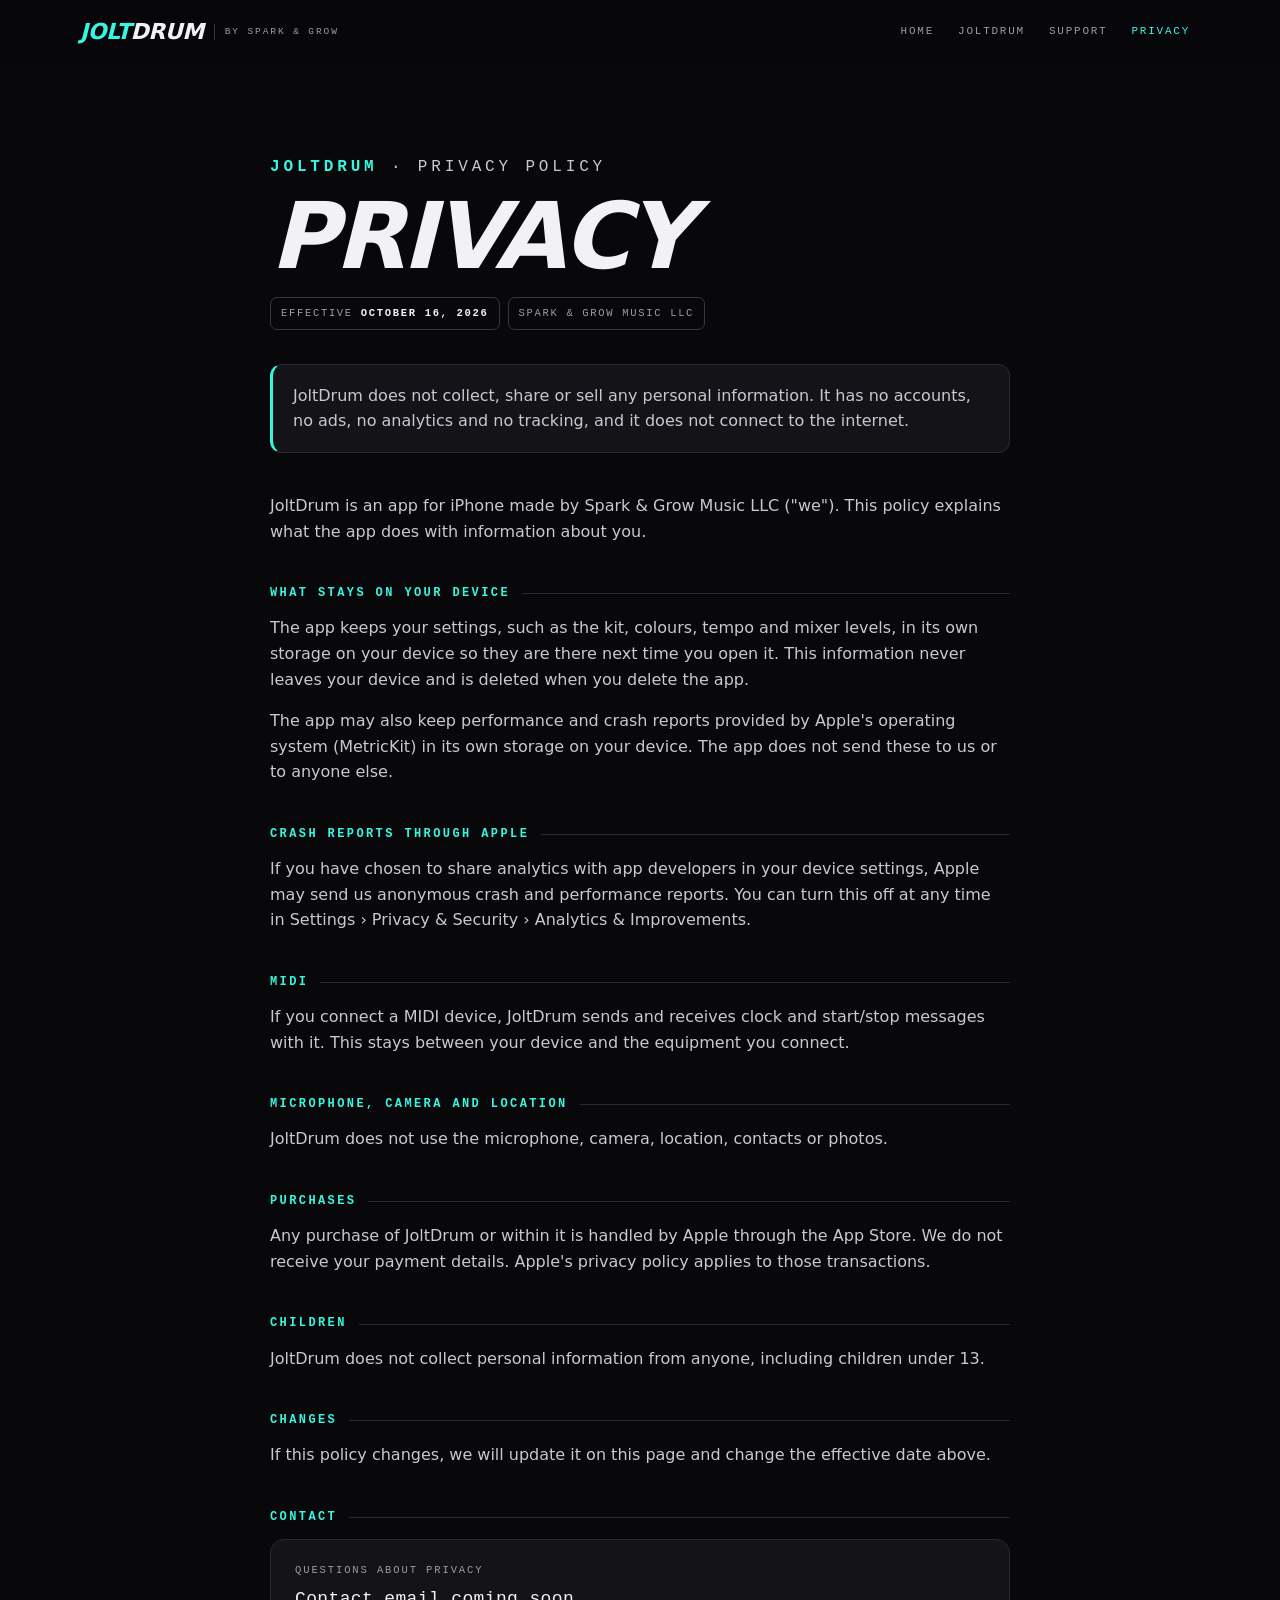
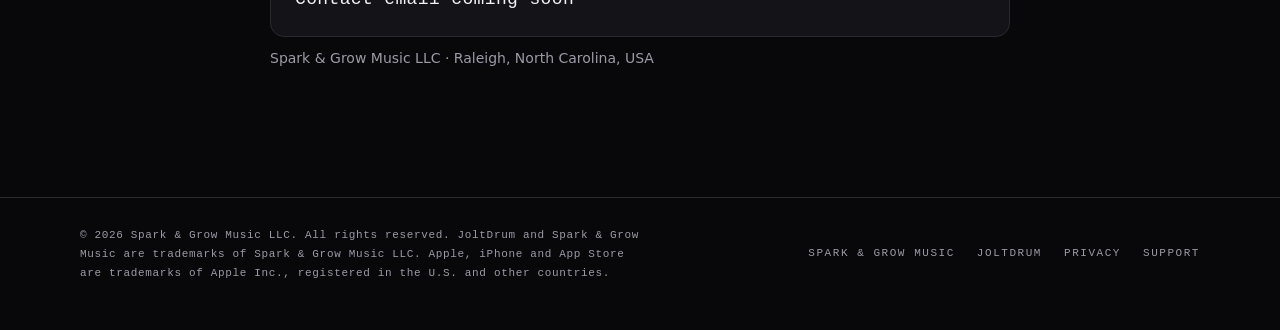
==== joltdrum/privacy/index.html @ 64a36bdd "Spark & Grow Music site" ====
<!doctype html>
<html lang="en">
<head>
<meta charset="utf-8">
<meta name="viewport" content="width=device-width, initial-scale=1, viewport-fit=cover">
<title>JoltDrum Privacy Policy · Spark &amp; Grow Music</title>
<meta name="description" content="JoltDrum does not collect, share or sell any personal information. No accounts, no ads, no analytics, no tracking, and no internet connection.">
<link rel="canonical" href="https://sparkandgrowmusic.com/joltdrum/privacy/">
<meta name="robots" content="noai, noimageai">
<meta name="theme-color" content="#08070A">
<meta name="color-scheme" content="dark">
<link rel="icon" type="image/png" sizes="32x32" href="/assets/icons/joltdrum-32.png">
<link rel="apple-touch-icon" href="/assets/icons/apple-touch-icon.png">
<meta property="og:type" content="website">
<meta property="og:site_name" content="Spark &amp; Grow Music">
<meta property="og:title" content="JoltDrum Privacy Policy">
<meta property="og:description" content="JoltDrum collects no data. No accounts, no ads, no analytics, no tracking.">
<meta property="og:url" content="https://sparkandgrowmusic.com/joltdrum/privacy/">
<meta property="og:image" content="https://sparkandgrowmusic.com/assets/og-joltdrum.jpg">
<meta name="twitter:card" content="summary_large_image">
<link rel="stylesheet" href="/assets/site.css">
<script>document.documentElement.classList.add('js')</script>
<script src="/assets/site.js" defer></script>
</head>
<body>
<a class="skip" href="#main">Skip to content</a>
<header class="top">
  <div class="wrap">
    <a class="brand" href="/joltdrum/" aria-label="JoltDrum home">
      <span class="word" aria-hidden="true"><span class="jolt">JOLT</span><span class="drum">DRUM</span></span>
      <span class="by">by Spark &amp; Grow</span>
    </a>
    <nav class="nav" aria-label="Main">
      <a href="/">Home</a>
      <a href="/joltdrum/">JoltDrum</a>
      <a href="/joltdrum/support/">Support</a>
      <a class="hide-s" href="/joltdrum/privacy/" aria-current="page">Privacy</a>
    </nav>
  </div>
</header>

<main id="main" class="doc">
  <p class="eyebrow"><b>JoltDrum</b> · Privacy policy</p>
  <h1>Privacy</h1>
  <div class="meta"><span>Effective <b>October 16, 2026</b></span><span>Spark &amp; Grow Music LLC</span></div>

  <div class="short">
    <p>JoltDrum does not collect, share or sell any personal information. It has no accounts, no ads, no analytics and no tracking, and it does not connect to the internet.</p>
  </div>

  <p>JoltDrum is an app for iPhone made by Spark &amp; Grow Music LLC ("we"). This policy explains what the app does with information about you.</p>

  <h2>What stays on your device</h2>
  <p>The app keeps your settings, such as the kit, colours, tempo and mixer levels, in its own storage on your device so they are there next time you open it. This information never leaves your device and is deleted when you delete the app.</p>
  <p>The app may also keep performance and crash reports provided by Apple's operating system (MetricKit) in its own storage on your device. The app does not send these to us or to anyone else.</p>

  <h2>Crash reports through Apple</h2>
  <p>If you have chosen to share analytics with app developers in your device settings, Apple may send us anonymous crash and performance reports. You can turn this off at any time in Settings › Privacy &amp; Security › Analytics &amp; Improvements.</p>

  <h2>MIDI</h2>
  <p>If you connect a MIDI device, JoltDrum sends and receives clock and start/stop messages with it. This stays between your device and the equipment you connect.</p>

  <h2>Microphone, camera and location</h2>
  <p>JoltDrum does not use the microphone, camera, location, contacts or photos.</p>

  <h2>Purchases</h2>
  <p>Any purchase of JoltDrum or within it is handled by Apple through the App Store. We do not receive your payment details. Apple's privacy policy applies to those transactions.</p>

  <h2>Children</h2>
  <p>JoltDrum does not collect personal information from anyone, including children under 13.</p>

  <h2>Changes</h2>
  <p>If this policy changes, we will update it on this page and change the effective date above.</p>

  <h2>Contact</h2>
  <div class="contact">
    <div>
      <div class="lbl">Questions about privacy</div>
      <span class="addr">Contact email coming soon</span>
    </div>
  </div>
  <p style="font-size:14px; color:var(--dim)">Spark &amp; Grow Music LLC · Raleigh, North Carolina, USA</p>
</main>

<footer class="foot">
  <div class="wrap">
    <p>© 2026 Spark &amp; Grow Music LLC. All rights reserved. JoltDrum and Spark &amp; Grow Music are trademarks of Spark &amp; Grow Music LLC. Apple, iPhone and App Store are trademarks of Apple Inc., registered in the U.S. and other countries.</p>
    <nav aria-label="Footer">
      <a href="/">Spark &amp; Grow Music</a>
      <a href="/joltdrum/">JoltDrum</a>
      <a href="/joltdrum/privacy/">Privacy</a>
      <a href="/joltdrum/support/">Support</a>
    </nav>
  </div>
</footer>
</body>
</html>
---- assets/site.css ----
:root{color-scheme: dark;--ground:#08070A;--panel:#141318;--key:#1B1A20;--line:#2A2930;--line2:#38363F;--kit:#38F5E0;--flux:#B58CFF;--path:#FFB020;--text:#F2F1F5;--body:#C9C8D1;--dim:#9C9BA6;--faint:#6E6D78;--kit-a:rgba(56,245,224,.14);--flux-a:rgba(181,140,255,.16);--path-a:rgba(255,176,32,.14);--display:-apple-system,"SF Pro Display",system-ui,"Segoe UI",Roboto,"Helvetica Neue",Arial,sans-serif;--sans:-apple-system,"SF Pro Text",system-ui,"Segoe UI",Roboto,"Helvetica Neue",Arial,sans-serif;--mono:ui-monospace,"SF Mono",SFMono-Regular,Menlo,Consolas,"Liberation Mono",monospace;--wrap:1200px;--gut:clamp(16px,4vw,40px);--r:14px}:root:not([data-theme="light"]),:root[data-theme="dark"]{color-scheme: dark}@media (prefers-color-scheme: dark){:root:not([data-theme="light"]){color-scheme: dark}}*,*::before,*::after{box-sizing:border-box}html{-webkit-text-size-adjust:100%;text-size-adjust:100%;scroll-behavior:smooth}@media (prefers-reduced-motion: reduce){html{scroll-behavior:auto}}body{margin:0;background:var(--ground);color:var(--body);font:16px/1.6 var(--sans);-webkit-font-smoothing:antialiased;-moz-osx-font-smoothing:grayscale;overflow-x:hidden;overflow-x:clip}img,svg,canvas{display:block;max-width:100%}a{color:var(--kit);text-decoration:none}a:hover{text-decoration:underline;text-underline-offset:3px;text-decoration-thickness:1px}p{margin:0 0 1em}b,strong{color:var(--text);font-weight:600}h1,h2,h3{margin:0;color:var(--text)}:focus{outline:none}:focus-visible{outline:2px solid var(--kit);outline-offset:3px;border-radius:6px}::selection{background:var(--kit);color:var(--ground)}.skip{position:absolute;left:12px;top:-60px;z-index:100;background:var(--kit);color:var(--ground);font:700 12px/1 var(--mono);letter-spacing:.12em;text-transform:uppercase;padding:12px 14px;border-radius:8px}.skip:focus{top:12px;text-decoration:none}.wrap{max-width:var(--wrap);margin:0 auto;padding:0 var(--gut)}.eyebrow,.cap{font-family:var(--mono);text-transform:uppercase}.eyebrow{font-size:11px;letter-spacing:.24em;color:var(--dim);font-weight:500}.eyebrow b{color:var(--kit);font-weight:600}.lead{font-size:clamp(17px,1.6vw,20px);line-height:1.55;color:var(--body);max-width:34em}.k{color:var(--kit)}.top{position:sticky;top:0;z-index:50;background:rgba(8,7,10,.72);-webkit-backdrop-filter:saturate(140%) blur(14px);backdrop-filter:saturate(140%) blur(14px);border-bottom:1px solid transparent;transition:border-color .2s}.top.scrolled{border-bottom-color:var(--line)}.top .wrap{display:flex;align-items:center;justify-content:space-between;gap:16px;height:64px}.brand{display:flex;align-items:center;gap:10px;color:var(--text);min-width:0}.brand:hover{text-decoration:none}.word{display:inline-flex;align-items:baseline;font-family:var(--display);font-style:italic;font-weight:900;letter-spacing:-.02em;line-height:1;white-space:nowrap}.word .jolt{color:var(--kit)}.word .drum{color:var(--text)}.brand .word{font-size:22px}.brand .by{font-family:var(--mono);font-size:9.5px;letter-spacing:.2em;color:var(--dim);text-transform:uppercase;padding-left:10px;border-left:1px solid var(--line2);white-space:nowrap}.nav{display:flex;align-items:center;gap:4px}.nav a{font-family:var(--mono);font-size:11px;letter-spacing:.16em;text-transform:uppercase;color:var(--dim);padding:9px 10px;border-radius:8px;white-space:nowrap}.nav a:hover{color:var(--text);text-decoration:none;background:var(--key)}.nav a[aria-current="page"]{color:var(--kit)}.nav .soon{color:var(--ground);background:var(--kit);font-weight:700;margin-left:6px}.nav .soon:hover{background:var(--kit);color:var(--ground);filter:brightness(1.08)}@media (max-width:760px){.nav .hide-s{display:none}.brand .by{display:none}}@media (max-width:400px){.nav a{padding:9px 7px;letter-spacing:.1em}.nav .soon{margin-left:2px}}.sg{display:inline-flex;align-items:center;gap:10px;color:var(--text);white-space:nowrap}.sg svg{width:30px;height:30px;flex:0 0 auto}.sg .name{font-family:var(--display);font-style:italic;font-weight:900;font-size:19px;letter-spacing:-.015em;line-height:1}.sg .name i{font-style:italic;color:var(--path)}.sg .name em{font-style:italic;color:var(--kit)}.sg .name small{font-family:var(--mono);font-style:normal;font-weight:500;font-size:9.5px;letter-spacing:.24em;color:var(--dim);margin-left:8px}@media (max-width:420px){.sg .name small{display:none}}.btns{display:flex;flex-wrap:wrap;gap:12px;align-items:center}.btn{display:inline-flex;align-items:center;gap:10px;height:50px;padding:0 20px;border-radius:12px;font-family:var(--mono);font-size:12px;font-weight:700;letter-spacing:.16em;text-transform:uppercase;border:1px solid var(--line2);background:var(--key);color:var(--text);cursor:pointer;white-space:nowrap}.btn:hover{text-decoration:none;border-color:var(--dim)}.btn svg{width:18px;height:18px}.btn.primary{background:var(--kit);border-color:var(--kit);color:var(--ground)}.btn.primary:hover{filter:brightness(1.07)}@keyframes breathe{50%{opacity:.45;box-shadow:0 0 0 7px rgba(255,176,32,.05)}}.phone{position:relative;padding:9px;border-radius:58px;background:#000;border:1px solid #2f2e36;box-shadow:0 0 0 1px #000,inset 0 0 0 1px #1c1b21,0 50px 120px -30px rgba(56,245,224,.28),0 30px 80px -20px rgba(0,0,0,.9)}.phone img{border-radius:49px;width:100%;height:auto;background:var(--panel)}.phone::before{content:"";position:absolute;right:-3px;top:22%;width:3px;height:64px;border-radius:0 2px 2px 0;background:#26252c}.phone::after{content:"";position:absolute;left:-3px;top:18%;width:3px;height:34px;border-radius:2px 0 0 2px;background:#26252c;box-shadow:0 52px 0 #26252c,0 104px 0 #26252c}@media (max-width:520px){.phone{border-radius:46px;padding:7px}.phone img{border-radius:39px}}.frame{background:var(--panel);border:1px solid var(--line);border-radius:var(--r);overflow:hidden}section{position:relative}.sec{padding:clamp(72px,10vw,140px) 0 0}.banner{display:flex;align-items:center;gap:12px;margin-bottom:22px}.banner .idx{font-family:var(--mono);font-size:11px;letter-spacing:.2em;color:var(--kit);border:1px solid var(--line2);border-radius:6px;padding:5px 7px;line-height:1}.banner .cap{font-family:var(--mono);font-size:11px;letter-spacing:.2em;color:var(--dim);text-transform:uppercase}.banner .rule{flex:1;height:1px;background:linear-gradient(90deg,var(--line2),transparent)}.h2{font-family:var(--display);font-style:italic;font-weight:900;text-transform:uppercase;letter-spacing:-.03em;line-height:.92;font-size:clamp(40px,6.4vw,84px);color:var(--text);margin:0 0 22px}.h2 .k{color:var(--kit)}.foot{margin-top:clamp(80px,10vw,140px);border-top:1px solid var(--line);padding:28px 0 48px}.foot .wrap{display:flex;flex-wrap:wrap;gap:16px 28px;align-items:center;justify-content:space-between}.foot p{margin:0;font-family:var(--mono);font-size:11px;letter-spacing:.14em;text-transform:uppercase;color:var(--dim)}.foot nav{display:flex;flex-wrap:wrap;gap:6px 22px}.foot nav a{font-family:var(--mono);font-size:11px;letter-spacing:.14em;text-transform:uppercase;color:var(--dim)}.foot nav a:hover{color:var(--kit)}.hero{position:relative;overflow:hidden;isolation:isolate}.hero .sky{position:absolute;inset:0;z-index:-2;background: radial-gradient(60% 50% at 78% 30%,rgba(56,245,224,.10),transparent 70%),radial-gradient(50% 60% at 95% 95%,rgba(181,140,255,.10),transparent 70%),radial-gradient(40% 40% at 10% 100%,rgba(255,176,32,.05),transparent 70%)}.hero .tree{position:absolute;top:0;bottom:0;left:44%;width:56%;height:100%;z-index:-1;opacity:.9;-webkit-mask-image:linear-gradient(90deg,transparent 0%,#000 30%,#000 85%,rgba(0,0,0,.4));mask-image:linear-gradient(90deg,transparent 0%,#000 30%,#000 85%,rgba(0,0,0,.4))}.hero .grid{display:grid;grid-template-columns:minmax(0,1fr) minmax(0,380px);gap:clamp(32px,6vw,96px);align-items:center;padding-top:clamp(40px,7vw,96px);padding-bottom:clamp(56px,7vw,110px)}.hero h1{font-family:var(--display);font-style:italic;font-weight:900;letter-spacing:-.045em;line-height:.8;text-transform:uppercase;font-size:clamp(84px,14.5vw,206px);margin:18px 0 0 -.04em}.hero h1 span{display:block}.hero h1 .jolt{color:var(--kit);text-shadow:0 0 60px rgba(56,245,224,.25)}.hero .tag{display:flex;align-items:center;gap:14px;margin:26px 0 26px;font-family:var(--mono);text-transform:uppercase;font-size:clamp(12px,1.3vw,15px);letter-spacing:.42em;color:var(--text)}.hero .tag::before{content:"";width:34px;height:2px;background:var(--path);flex:0 0 auto}.hero .lead{margin-bottom:34px}.hero .phone{width:min(100%,380px);justify-self:end}@media (max-width:900px){.hero .grid{grid-template-columns:minmax(0,1fr)}.hero .phone{justify-self:center;width:min(86%,340px);margin-top:8px}.hero .tree{left:0;width:100%;top:auto;bottom:0;height:62%;opacity:.75;-webkit-mask-image:linear-gradient(180deg,transparent,#000 30%,#000 70%,transparent);mask-image:linear-gradient(180deg,transparent,#000 30%,#000 70%,transparent)}}video.tree{display:block;object-fit:cover;mix-blend-mode:screen;pointer-events:none}.hero,.co-hero,.lost{background:var(--ground)}.fshot{display:block;width:100%;height:auto}figure.frame{margin:0}.fxwrap{display:grid;grid-template-columns:repeat(2,minmax(0,1fr));gap:clamp(16px,2.4vw,28px);align-items:start}@media (max-width:860px){.fxwrap{grid-template-columns:minmax(0,1fr)}}.cards{display:grid;grid-template-columns:repeat(3,minmax(0,1fr));gap:clamp(12px,1.8vw,20px)}@media (max-width:980px){.cards{grid-template-columns:repeat(2,minmax(0,1fr))}}.cards>.fc:nth-child(5):last-child{grid-column:span 2}@media (max-width:620px){.cards{grid-template-columns:minmax(0,1fr)}.cards>.fc:nth-child(5):last-child{grid-column:auto}}.fc{background:var(--panel);border:1px solid var(--line);border-radius:var(--r);padding:22px 22px 20px;display:flex;flex-direction:column;gap:12px}.fc .ic{width:40px;height:40px;border-radius:10px;display:grid;place-items:center;background:var(--key);border:1px solid var(--line2);color:var(--kit)}.fc .ic svg{width:20px;height:20px;fill:none;stroke:currentColor;stroke-width:1.7;stroke-linecap:round;stroke-linejoin:round}.fc h3{font-family:var(--display);font-style:italic;font-weight:900;font-size:24px;letter-spacing:-.02em;line-height:1.05;text-transform:uppercase}.fc p{margin:0;font-size:15px;color:var(--body)}.band{position:relative;overflow:hidden;border:1px solid var(--line);border-radius:24px;padding:clamp(32px,6vw,72px);isolation:isolate;background:radial-gradient(80% 120% at 100% 0%,rgba(56,245,224,.12),transparent 60%),radial-gradient(60% 100% at 0% 100%,rgba(181,140,255,.10),transparent 60%),var(--panel)}.band .h2{font-size:clamp(36px,5.6vw,76px);max-width:12em}.band p{max-width:36em}.band .facts{display:flex;flex-wrap:wrap;gap:8px;margin:6px 0 30px}.band .facts span{font-family:var(--mono);font-size:11px;letter-spacing:.16em;text-transform:uppercase;color:var(--text);border:1px solid var(--line2);border-radius:8px;padding:8px 11px;background:rgba(8,7,10,.4)}.js .rv{opacity:0;transform:translateY(18px);transition:opacity .7s ease,transform .7s cubic-bezier(.2,.7,.2,1)}.js .rv.in{opacity:1;transform:none}@media (prefers-reduced-motion: reduce){.js .rv{opacity:1;transform:none;transition:none}}.co-hero{position:relative;overflow:hidden;isolation:isolate;min-height:min(88vh,860px);display:flex;align-items:center}.co-hero .tree{position:absolute;top:0;left:46%;width:54%;height:100%;z-index:-1;-webkit-mask-image:linear-gradient(90deg,transparent,#000 35%,#000 85%,rgba(0,0,0,.5));mask-image:linear-gradient(90deg,transparent,#000 35%,#000 85%,rgba(0,0,0,.5))}@media (max-width:900px){.co-hero .tree{left:0;width:100%;top:auto;bottom:0;height:46%;opacity:.6;-webkit-mask-image:linear-gradient(180deg,transparent,#000 40%,#000 75%,transparent);mask-image:linear-gradient(180deg,transparent,#000 40%,#000 75%,transparent)}.co-hero .wrap{padding-bottom:42vh}}.co-hero .sky{position:absolute;inset:0;z-index:-2;background: radial-gradient(45% 55% at 18% 70%,rgba(255,176,32,.09),transparent 70%),radial-gradient(55% 55% at 85% 30%,rgba(56,245,224,.09),transparent 70%)}.co-hero .wrap{width:100%;padding-top:40px;padding-bottom:80px}.co-hero h1{font-family:var(--display);font-style:italic;font-weight:900;text-transform:uppercase;letter-spacing:-.045em;line-height:.82;font-size:clamp(76px,13vw,190px);margin:22px 0 30px -.04em}.co-hero h1 span{display:block}.co-hero h1 .s{color:var(--path)}.co-hero h1 .g{color:var(--kit)}.co-hero h1 .amp{font-style:italic;color:var(--text)}.co-hero h1 .m{display:block;font-family:var(--mono);font-style:normal;font-weight:500;font-size:clamp(13px,1.4vw,16px);letter-spacing:.6em;color:var(--text);margin:22px 0 0 .3em}.co-hero .lead{max-width:30em}.feature{display:grid;grid-template-columns:minmax(0,6fr) minmax(0,5fr);gap:0;overflow:hidden;border:1px solid var(--line);border-radius:28px;isolation:isolate;position:relative;background:radial-gradient(70% 90% at 85% 15%,rgba(56,245,224,.14),transparent 60%),radial-gradient(60% 80% at 60% 100%,rgba(181,140,255,.10),transparent 60%),var(--panel)}.feature .txt{padding:clamp(28px,5vw,64px)}.feature .word{font-size:clamp(54px,8vw,104px);letter-spacing:-.04em;flex-direction:column;align-items:flex-start;line-height:.84;display:flex}.feature .tag{margin:20px 0 22px;font-family:var(--mono);font-size:12.5px;letter-spacing:.36em;text-transform:uppercase;color:var(--text)}.feature ul{list-style:none;padding:0;margin:0 0 30px;border-top:1px solid var(--line)}.feature li{padding:11px 0;border-bottom:1px solid var(--line);display:grid;grid-template-columns:150px 1fr;gap:14px;font-size:15px}.feature li b{font-family:var(--mono);font-size:11px;letter-spacing:.14em;text-transform:uppercase;padding-top:3px}@media (max-width:480px){.feature li{grid-template-columns:1fr;gap:2px}}.feature .vis{position:relative;min-height:420px}.feature .vis .phone{position:absolute;width:min(78%,340px);left:50%;top:clamp(40px,6vw,72px);transform:translateX(-50%)}@media (max-width:900px){.feature{grid-template-columns:minmax(0,1fr)}.feature .vis{min-height:0;height:clamp(340px,90vw,520px);overflow:hidden}.feature .vis .phone{top:10px;width:min(72%,320px)}}.make{display:grid;grid-template-columns:repeat(2,minmax(0,1fr));gap:clamp(12px,2vw,24px)}@media (max-width:760px){.make{grid-template-columns:minmax(0,1fr)}}.make .fc h3{font-size:30px}.make .fc .st{font-family:var(--mono);font-size:10.5px;letter-spacing:.18em;text-transform:uppercase;color:var(--dim)}.make .fc .st b{color:var(--kit);font-weight:600}.make .fc.learn .st b{color:var(--path)}.make .fc.learn .ic{color:var(--path)}.doc{max-width:820px;margin:0 auto;padding:clamp(40px,7vw,90px) var(--gut) 0}.doc h1{font-family:var(--display);font-style:italic;font-weight:900;text-transform:uppercase;letter-spacing:-.035em;line-height:.9;font-size:clamp(48px,8vw,92px);margin:16px 0 18px}.doc .meta{display:flex;flex-wrap:wrap;gap:8px;margin:0 0 34px}.doc .meta span{font-family:var(--mono);font-size:10.5px;letter-spacing:.16em;text-transform:uppercase;color:var(--dim);border:1px solid var(--line2);border-radius:7px;padding:7px 10px}.doc .meta span b{color:var(--text);font-weight:600}.doc .short{background:var(--panel);border:1px solid var(--line);border-left:3px solid var(--kit);border-radius:12px;padding:18px 20px;margin:0 0 40px;font-size:17px;color:var(--text)}.doc .short p:last-child{margin:0}.doc h2{font-family:var(--mono);font-size:12px;font-weight:600;letter-spacing:.2em;text-transform:uppercase;color:var(--kit);margin:40px 0 12px;display:flex;align-items:center;gap:12px}.doc h2::after{content:"";flex:1;height:1px;background:var(--line)}.doc p,.doc li{font-size:16px;color:var(--body)}.doc ul{padding-left:1.2em;margin:0 0 1em}.doc li{margin:0 0 .4em}.contact{display:grid;grid-template-columns:minmax(0,1fr) auto;gap:18px;align-items:center;background:var(--panel);border:1px solid var(--line);border-radius:var(--r);padding:22px 24px;margin:0 0 10px}.contact .addr{font-family:var(--mono);font-size:clamp(14px,2.2vw,18px);color:var(--text);letter-spacing:.02em;word-break:break-all}.contact .lbl{font-family:var(--mono);font-size:10.5px;letter-spacing:.18em;color:var(--dim);text-transform:uppercase;margin-bottom:6px}@media (max-width:560px){.contact{grid-template-columns:minmax(0,1fr)}}.faq{border-top:1px solid var(--line)}.faq .q{border-bottom:1px solid var(--line)}.faq h3{margin:0;padding:18px 2px 8px;font:600 17px/1.4 var(--sans);color:var(--text)}.faq .a{padding:0 2px 18px;max-width:44em}.faq .a p:last-child{margin:0}.lost{position:relative;min-height:calc(100vh - 64px);display:flex;align-items:center;overflow:hidden;isolation:isolate}.lost .wrap{width:100%}.lost .tree{position:absolute;top:0;left:50%;width:50%;height:100%;z-index:-1;opacity:.8;-webkit-mask-image:linear-gradient(90deg,transparent,#000 40%);mask-image:linear-gradient(90deg,transparent,#000 40%)}@media (max-width:760px){.lost .tree{left:0;width:100%;top:auto;bottom:0;height:40%;opacity:.5}.lost{align-items:flex-start;padding-top:40px}}.lost .big{font-family:var(--display);font-style:italic;font-weight:900;letter-spacing:-.05em;line-height:.8;font-size:clamp(120px,24vw,300px);color:var(--text);margin:18px 0 22px -.04em}.lost .big span{color:var(--path)}.foot p{max-width:52em;line-height:1.7;letter-spacing:.06em;text-transform:none}.cards.four{grid-template-columns:repeat(4,minmax(0,1fr))}@media (max-width:1100px){.cards.four{grid-template-columns:repeat(2,minmax(0,1fr))}}@media (max-width:620px){.cards.four{grid-template-columns:minmax(0,1fr)}}
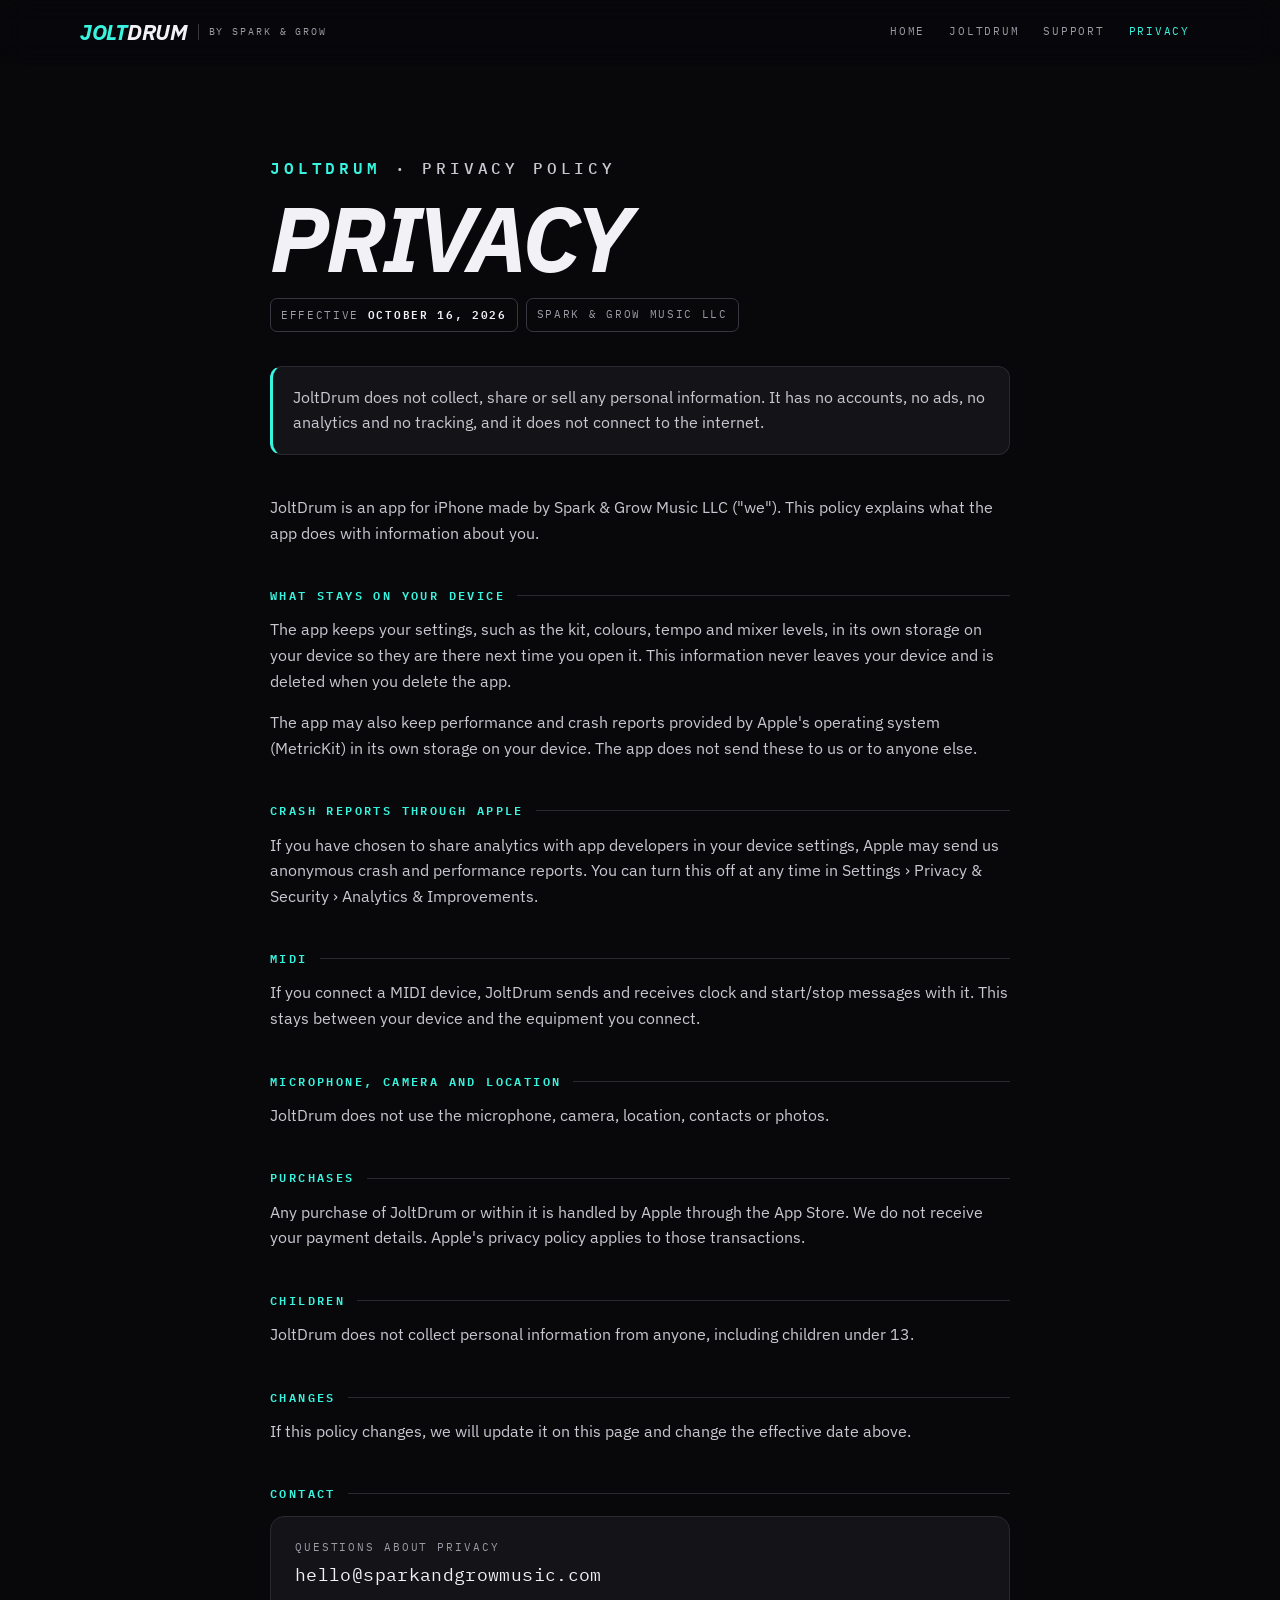
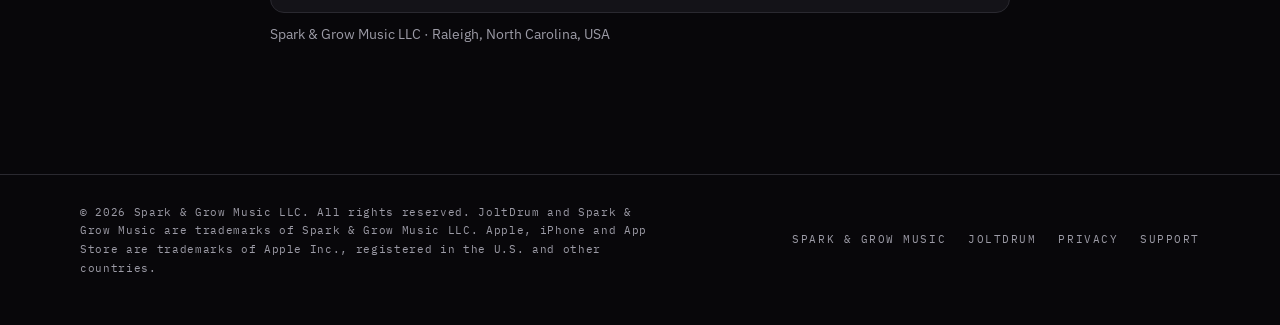
==== commit a4612dbe: "Contact: hello@sparkandgrowmusic.com on the support and privacy pages" ====
--- a/joltdrum/privacy/index.html
+++ b/joltdrum/privacy/index.html
@@ -76,7 +76,7 @@
   <div class="contact">
     <div>
       <div class="lbl">Questions about privacy</div>
-      <span class="addr">Contact email coming soon</span>
+      <span class="addr">hello@sparkandgrowmusic.com</span>
     </div>
   </div>
   <p style="font-size:14px; color:var(--dim)">Spark &amp; Grow Music LLC · Raleigh, North Carolina, USA</p>
--- a/assets/site.css
+++ b/assets/site.css
@@ -1 +1,2 @@
-:root{color-scheme: dark;--ground:#08070A;--panel:#141318;--key:#1B1A20;--line:#2A2930;--line2:#38363F;--kit:#38F5E0;--flux:#B58CFF;--path:#FFB020;--text:#F2F1F5;--body:#C9C8D1;--dim:#9C9BA6;--faint:#6E6D78;--kit-a:rgba(56,245,224,.14);--flux-a:rgba(181,140,255,.16);--path-a:rgba(255,176,32,.14);--display:-apple-system,"SF Pro Display",system-ui,"Segoe UI",Roboto,"Helvetica Neue",Arial,sans-serif;--sans:-apple-system,"SF Pro Text",system-ui,"Segoe UI",Roboto,"Helvetica Neue",Arial,sans-serif;--mono:ui-monospace,"SF Mono",SFMono-Regular,Menlo,Consolas,"Liberation Mono",monospace;--wrap:1200px;--gut:clamp(16px,4vw,40px);--r:14px}:root:not([data-theme="light"]),:root[data-theme="dark"]{color-scheme: dark}@media (prefers-color-scheme: dark){:root:not([data-theme="light"]){color-scheme: dark}}*,*::before,*::after{box-sizing:border-box}html{-webkit-text-size-adjust:100%;text-size-adjust:100%;scroll-behavior:smooth}@media (prefers-reduced-motion: reduce){html{scroll-behavior:auto}}body{margin:0;background:var(--ground);color:var(--body);font:16px/1.6 var(--sans);-webkit-font-smoothing:antialiased;-moz-osx-font-smoothing:grayscale;overflow-x:hidden;overflow-x:clip}img,svg,canvas{display:block;max-width:100%}a{color:var(--kit);text-decoration:none}a:hover{text-decoration:underline;text-underline-offset:3px;text-decoration-thickness:1px}p{margin:0 0 1em}b,strong{color:var(--text);font-weight:600}h1,h2,h3{margin:0;color:var(--text)}:focus{outline:none}:focus-visible{outline:2px solid var(--kit);outline-offset:3px;border-radius:6px}::selection{background:var(--kit);color:var(--ground)}.skip{position:absolute;left:12px;top:-60px;z-index:100;background:var(--kit);color:var(--ground);font:700 12px/1 var(--mono);letter-spacing:.12em;text-transform:uppercase;padding:12px 14px;border-radius:8px}.skip:focus{top:12px;text-decoration:none}.wrap{max-width:var(--wrap);margin:0 auto;padding:0 var(--gut)}.eyebrow,.cap{font-family:var(--mono);text-transform:uppercase}.eyebrow{font-size:11px;letter-spacing:.24em;color:var(--dim);font-weight:500}.eyebrow b{color:var(--kit);font-weight:600}.lead{font-size:clamp(17px,1.6vw,20px);line-height:1.55;color:var(--body);max-width:34em}.k{color:var(--kit)}.top{position:sticky;top:0;z-index:50;background:rgba(8,7,10,.72);-webkit-backdrop-filter:saturate(140%) blur(14px);backdrop-filter:saturate(140%) blur(14px);border-bottom:1px solid transparent;transition:border-color .2s}.top.scrolled{border-bottom-color:var(--line)}.top .wrap{display:flex;align-items:center;justify-content:space-between;gap:16px;height:64px}.brand{display:flex;align-items:center;gap:10px;color:var(--text);min-width:0}.brand:hover{text-decoration:none}.word{display:inline-flex;align-items:baseline;font-family:var(--display);font-style:italic;font-weight:900;letter-spacing:-.02em;line-height:1;white-space:nowrap}.word .jolt{color:var(--kit)}.word .drum{color:var(--text)}.brand .word{font-size:22px}.brand .by{font-family:var(--mono);font-size:9.5px;letter-spacing:.2em;color:var(--dim);text-transform:uppercase;padding-left:10px;border-left:1px solid var(--line2);white-space:nowrap}.nav{display:flex;align-items:center;gap:4px}.nav a{font-family:var(--mono);font-size:11px;letter-spacing:.16em;text-transform:uppercase;color:var(--dim);padding:9px 10px;border-radius:8px;white-space:nowrap}.nav a:hover{color:var(--text);text-decoration:none;background:var(--key)}.nav a[aria-current="page"]{color:var(--kit)}.nav .soon{color:var(--ground);background:var(--kit);font-weight:700;margin-left:6px}.nav .soon:hover{background:var(--kit);color:var(--ground);filter:brightness(1.08)}@media (max-width:760px){.nav .hide-s{display:none}.brand .by{display:none}}@media (max-width:400px){.nav a{padding:9px 7px;letter-spacing:.1em}.nav .soon{margin-left:2px}}.sg{display:inline-flex;align-items:center;gap:10px;color:var(--text);white-space:nowrap}.sg svg{width:30px;height:30px;flex:0 0 auto}.sg .name{font-family:var(--display);font-style:italic;font-weight:900;font-size:19px;letter-spacing:-.015em;line-height:1}.sg .name i{font-style:italic;color:var(--path)}.sg .name em{font-style:italic;color:var(--kit)}.sg .name small{font-family:var(--mono);font-style:normal;font-weight:500;font-size:9.5px;letter-spacing:.24em;color:var(--dim);margin-left:8px}@media (max-width:420px){.sg .name small{display:none}}.btns{display:flex;flex-wrap:wrap;gap:12px;align-items:center}.btn{display:inline-flex;align-items:center;gap:10px;height:50px;padding:0 20px;border-radius:12px;font-family:var(--mono);font-size:12px;font-weight:700;letter-spacing:.16em;text-transform:uppercase;border:1px solid var(--line2);background:var(--key);color:var(--text);cursor:pointer;white-space:nowrap}.btn:hover{text-decoration:none;border-color:var(--dim)}.btn svg{width:18px;height:18px}.btn.primary{background:var(--kit);border-color:var(--kit);color:var(--ground)}.btn.primary:hover{filter:brightness(1.07)}@keyframes breathe{50%{opacity:.45;box-shadow:0 0 0 7px rgba(255,176,32,.05)}}.phone{position:relative;padding:9px;border-radius:58px;background:#000;border:1px solid #2f2e36;box-shadow:0 0 0 1px #000,inset 0 0 0 1px #1c1b21,0 50px 120px -30px rgba(56,245,224,.28),0 30px 80px -20px rgba(0,0,0,.9)}.phone img{border-radius:49px;width:100%;height:auto;background:var(--panel)}.phone::before{content:"";position:absolute;right:-3px;top:22%;width:3px;height:64px;border-radius:0 2px 2px 0;background:#26252c}.phone::after{content:"";position:absolute;left:-3px;top:18%;width:3px;height:34px;border-radius:2px 0 0 2px;background:#26252c;box-shadow:0 52px 0 #26252c,0 104px 0 #26252c}@media (max-width:520px){.phone{border-radius:46px;padding:7px}.phone img{border-radius:39px}}.frame{background:var(--panel);border:1px solid var(--line);border-radius:var(--r);overflow:hidden}section{position:relative}.sec{padding:clamp(72px,10vw,140px) 0 0}.banner{display:flex;align-items:center;gap:12px;margin-bottom:22px}.banner .idx{font-family:var(--mono);font-size:11px;letter-spacing:.2em;color:var(--kit);border:1px solid var(--line2);border-radius:6px;padding:5px 7px;line-height:1}.banner .cap{font-family:var(--mono);font-size:11px;letter-spacing:.2em;color:var(--dim);text-transform:uppercase}.banner .rule{flex:1;height:1px;background:linear-gradient(90deg,var(--line2),transparent)}.h2{font-family:var(--display);font-style:italic;font-weight:900;text-transform:uppercase;letter-spacing:-.03em;line-height:.92;font-size:clamp(40px,6.4vw,84px);color:var(--text);margin:0 0 22px}.h2 .k{color:var(--kit)}.foot{margin-top:clamp(80px,10vw,140px);border-top:1px solid var(--line);padding:28px 0 48px}.foot .wrap{display:flex;flex-wrap:wrap;gap:16px 28px;align-items:center;justify-content:space-between}.foot p{margin:0;font-family:var(--mono);font-size:11px;letter-spacing:.14em;text-transform:uppercase;color:var(--dim)}.foot nav{display:flex;flex-wrap:wrap;gap:6px 22px}.foot nav a{font-family:var(--mono);font-size:11px;letter-spacing:.14em;text-transform:uppercase;color:var(--dim)}.foot nav a:hover{color:var(--kit)}.hero{position:relative;overflow:hidden;isolation:isolate}.hero .sky{position:absolute;inset:0;z-index:-2;background: radial-gradient(60% 50% at 78% 30%,rgba(56,245,224,.10),transparent 70%),radial-gradient(50% 60% at 95% 95%,rgba(181,140,255,.10),transparent 70%),radial-gradient(40% 40% at 10% 100%,rgba(255,176,32,.05),transparent 70%)}.hero .tree{position:absolute;top:0;bottom:0;left:44%;width:56%;height:100%;z-index:-1;opacity:.9;-webkit-mask-image:linear-gradient(90deg,transparent 0%,#000 30%,#000 85%,rgba(0,0,0,.4));mask-image:linear-gradient(90deg,transparent 0%,#000 30%,#000 85%,rgba(0,0,0,.4))}.hero .grid{display:grid;grid-template-columns:minmax(0,1fr) minmax(0,380px);gap:clamp(32px,6vw,96px);align-items:center;padding-top:clamp(40px,7vw,96px);padding-bottom:clamp(56px,7vw,110px)}.hero h1{font-family:var(--display);font-style:italic;font-weight:900;letter-spacing:-.045em;line-height:.8;text-transform:uppercase;font-size:clamp(84px,14.5vw,206px);margin:18px 0 0 -.04em}.hero h1 span{display:block}.hero h1 .jolt{color:var(--kit);text-shadow:0 0 60px rgba(56,245,224,.25)}.hero .tag{display:flex;align-items:center;gap:14px;margin:26px 0 26px;font-family:var(--mono);text-transform:uppercase;font-size:clamp(12px,1.3vw,15px);letter-spacing:.42em;color:var(--text)}.hero .tag::before{content:"";width:34px;height:2px;background:var(--path);flex:0 0 auto}.hero .lead{margin-bottom:34px}.hero .phone{width:min(100%,380px);justify-self:end}@media (max-width:900px){.hero .grid{grid-template-columns:minmax(0,1fr)}.hero .phone{justify-self:center;width:min(86%,340px);margin-top:8px}.hero .tree{left:0;width:100%;top:auto;bottom:0;height:62%;opacity:.75;-webkit-mask-image:linear-gradient(180deg,transparent,#000 30%,#000 70%,transparent);mask-image:linear-gradient(180deg,transparent,#000 30%,#000 70%,transparent)}}video.tree{display:block;object-fit:cover;mix-blend-mode:screen;pointer-events:none}.hero,.co-hero,.lost{background:var(--ground)}.fshot{display:block;width:100%;height:auto}figure.frame{margin:0}.fxwrap{display:grid;grid-template-columns:repeat(2,minmax(0,1fr));gap:clamp(16px,2.4vw,28px);align-items:start}@media (max-width:860px){.fxwrap{grid-template-columns:minmax(0,1fr)}}.cards{display:grid;grid-template-columns:repeat(3,minmax(0,1fr));gap:clamp(12px,1.8vw,20px)}@media (max-width:980px){.cards{grid-template-columns:repeat(2,minmax(0,1fr))}}.cards>.fc:nth-child(5):last-child{grid-column:span 2}@media (max-width:620px){.cards{grid-template-columns:minmax(0,1fr)}.cards>.fc:nth-child(5):last-child{grid-column:auto}}.fc{background:var(--panel);border:1px solid var(--line);border-radius:var(--r);padding:22px 22px 20px;display:flex;flex-direction:column;gap:12px}.fc .ic{width:40px;height:40px;border-radius:10px;display:grid;place-items:center;background:var(--key);border:1px solid var(--line2);color:var(--kit)}.fc .ic svg{width:20px;height:20px;fill:none;stroke:currentColor;stroke-width:1.7;stroke-linecap:round;stroke-linejoin:round}.fc h3{font-family:var(--display);font-style:italic;font-weight:900;font-size:24px;letter-spacing:-.02em;line-height:1.05;text-transform:uppercase}.fc p{margin:0;font-size:15px;color:var(--body)}.band{position:relative;overflow:hidden;border:1px solid var(--line);border-radius:24px;padding:clamp(32px,6vw,72px);isolation:isolate;background:radial-gradient(80% 120% at 100% 0%,rgba(56,245,224,.12),transparent 60%),radial-gradient(60% 100% at 0% 100%,rgba(181,140,255,.10),transparent 60%),var(--panel)}.band .h2{font-size:clamp(36px,5.6vw,76px);max-width:12em}.band p{max-width:36em}.band .facts{display:flex;flex-wrap:wrap;gap:8px;margin:6px 0 30px}.band .facts span{font-family:var(--mono);font-size:11px;letter-spacing:.16em;text-transform:uppercase;color:var(--text);border:1px solid var(--line2);border-radius:8px;padding:8px 11px;background:rgba(8,7,10,.4)}.js .rv{opacity:0;transform:translateY(18px);transition:opacity .7s ease,transform .7s cubic-bezier(.2,.7,.2,1)}.js .rv.in{opacity:1;transform:none}@media (prefers-reduced-motion: reduce){.js .rv{opacity:1;transform:none;transition:none}}.co-hero{position:relative;overflow:hidden;isolation:isolate;min-height:min(88vh,860px);display:flex;align-items:center}.co-hero .tree{position:absolute;top:0;left:46%;width:54%;height:100%;z-index:-1;-webkit-mask-image:linear-gradient(90deg,transparent,#000 35%,#000 85%,rgba(0,0,0,.5));mask-image:linear-gradient(90deg,transparent,#000 35%,#000 85%,rgba(0,0,0,.5))}@media (max-width:900px){.co-hero .tree{left:0;width:100%;top:auto;bottom:0;height:46%;opacity:.6;-webkit-mask-image:linear-gradient(180deg,transparent,#000 40%,#000 75%,transparent);mask-image:linear-gradient(180deg,transparent,#000 40%,#000 75%,transparent)}.co-hero .wrap{padding-bottom:42vh}}.co-hero .sky{position:absolute;inset:0;z-index:-2;background: radial-gradient(45% 55% at 18% 70%,rgba(255,176,32,.09),transparent 70%),radial-gradient(55% 55% at 85% 30%,rgba(56,245,224,.09),transparent 70%)}.co-hero .wrap{width:100%;padding-top:40px;padding-bottom:80px}.co-hero h1{font-family:var(--display);font-style:italic;font-weight:900;text-transform:uppercase;letter-spacing:-.045em;line-height:.82;font-size:clamp(76px,13vw,190px);margin:22px 0 30px -.04em}.co-hero h1 span{display:block}.co-hero h1 .s{color:var(--path)}.co-hero h1 .g{color:var(--kit)}.co-hero h1 .amp{font-style:italic;color:var(--text)}.co-hero h1 .m{display:block;font-family:var(--mono);font-style:normal;font-weight:500;font-size:clamp(13px,1.4vw,16px);letter-spacing:.6em;color:var(--text);margin:22px 0 0 .3em}.co-hero .lead{max-width:30em}.feature{display:grid;grid-template-columns:minmax(0,6fr) minmax(0,5fr);gap:0;overflow:hidden;border:1px solid var(--line);border-radius:28px;isolation:isolate;position:relative;background:radial-gradient(70% 90% at 85% 15%,rgba(56,245,224,.14),transparent 60%),radial-gradient(60% 80% at 60% 100%,rgba(181,140,255,.10),transparent 60%),var(--panel)}.feature .txt{padding:clamp(28px,5vw,64px)}.feature .word{font-size:clamp(54px,8vw,104px);letter-spacing:-.04em;flex-direction:column;align-items:flex-start;line-height:.84;display:flex}.feature .tag{margin:20px 0 22px;font-family:var(--mono);font-size:12.5px;letter-spacing:.36em;text-transform:uppercase;color:var(--text)}.feature ul{list-style:none;padding:0;margin:0 0 30px;border-top:1px solid var(--line)}.feature li{padding:11px 0;border-bottom:1px solid var(--line);display:grid;grid-template-columns:150px 1fr;gap:14px;font-size:15px}.feature li b{font-family:var(--mono);font-size:11px;letter-spacing:.14em;text-transform:uppercase;padding-top:3px}@media (max-width:480px){.feature li{grid-template-columns:1fr;gap:2px}}.feature .vis{position:relative;min-height:420px}.feature .vis .phone{position:absolute;width:min(78%,340px);left:50%;top:clamp(40px,6vw,72px);transform:translateX(-50%)}@media (max-width:900px){.feature{grid-template-columns:minmax(0,1fr)}.feature .vis{min-height:0;height:clamp(340px,90vw,520px);overflow:hidden}.feature .vis .phone{top:10px;width:min(72%,320px)}}.make{display:grid;grid-template-columns:repeat(2,minmax(0,1fr));gap:clamp(12px,2vw,24px)}@media (max-width:760px){.make{grid-template-columns:minmax(0,1fr)}}.make .fc h3{font-size:30px}.make .fc .st{font-family:var(--mono);font-size:10.5px;letter-spacing:.18em;text-transform:uppercase;color:var(--dim)}.make .fc .st b{color:var(--kit);font-weight:600}.make .fc.learn .st b{color:var(--path)}.make .fc.learn .ic{color:var(--path)}.doc{max-width:820px;margin:0 auto;padding:clamp(40px,7vw,90px) var(--gut) 0}.doc h1{font-family:var(--display);font-style:italic;font-weight:900;text-transform:uppercase;letter-spacing:-.035em;line-height:.9;font-size:clamp(48px,8vw,92px);margin:16px 0 18px}.doc .meta{display:flex;flex-wrap:wrap;gap:8px;margin:0 0 34px}.doc .meta span{font-family:var(--mono);font-size:10.5px;letter-spacing:.16em;text-transform:uppercase;color:var(--dim);border:1px solid var(--line2);border-radius:7px;padding:7px 10px}.doc .meta span b{color:var(--text);font-weight:600}.doc .short{background:var(--panel);border:1px solid var(--line);border-left:3px solid var(--kit);border-radius:12px;padding:18px 20px;margin:0 0 40px;font-size:17px;color:var(--text)}.doc .short p:last-child{margin:0}.doc h2{font-family:var(--mono);font-size:12px;font-weight:600;letter-spacing:.2em;text-transform:uppercase;color:var(--kit);margin:40px 0 12px;display:flex;align-items:center;gap:12px}.doc h2::after{content:"";flex:1;height:1px;background:var(--line)}.doc p,.doc li{font-size:16px;color:var(--body)}.doc ul{padding-left:1.2em;margin:0 0 1em}.doc li{margin:0 0 .4em}.contact{display:grid;grid-template-columns:minmax(0,1fr) auto;gap:18px;align-items:center;background:var(--panel);border:1px solid var(--line);border-radius:var(--r);padding:22px 24px;margin:0 0 10px}.contact .addr{font-family:var(--mono);font-size:clamp(14px,2.2vw,18px);color:var(--text);letter-spacing:.02em;word-break:break-all}.contact .lbl{font-family:var(--mono);font-size:10.5px;letter-spacing:.18em;color:var(--dim);text-transform:uppercase;margin-bottom:6px}@media (max-width:560px){.contact{grid-template-columns:minmax(0,1fr)}}.faq{border-top:1px solid var(--line)}.faq .q{border-bottom:1px solid var(--line)}.faq h3{margin:0;padding:18px 2px 8px;font:600 17px/1.4 var(--sans);color:var(--text)}.faq .a{padding:0 2px 18px;max-width:44em}.faq .a p:last-child{margin:0}.lost{position:relative;min-height:calc(100vh - 64px);display:flex;align-items:center;overflow:hidden;isolation:isolate}.lost .wrap{width:100%}.lost .tree{position:absolute;top:0;left:50%;width:50%;height:100%;z-index:-1;opacity:.8;-webkit-mask-image:linear-gradient(90deg,transparent,#000 40%);mask-image:linear-gradient(90deg,transparent,#000 40%)}@media (max-width:760px){.lost .tree{left:0;width:100%;top:auto;bottom:0;height:40%;opacity:.5}.lost{align-items:flex-start;padding-top:40px}}.lost .big{font-family:var(--display);font-style:italic;font-weight:900;letter-spacing:-.05em;line-height:.8;font-size:clamp(120px,24vw,300px);color:var(--text);margin:18px 0 22px -.04em}.lost .big span{color:var(--path)}.foot p{max-width:52em;line-height:1.7;letter-spacing:.06em;text-transform:none}.cards.four{grid-template-columns:repeat(4,minmax(0,1fr))}@media (max-width:1100px){.cards.four{grid-template-columns:repeat(2,minmax(0,1fr))}}@media (max-width:620px){.cards.four{grid-template-columns:minmax(0,1fr)}}
+@import url('https://fonts.googleapis.com/css2?family=IBM+Plex+Mono:wght@400;500;600&family=IBM+Plex+Sans:ital,wght@0,400;0,500;0,600;0,700;1,700&display=swap');
+:root{color-scheme: dark;--ground:#08070A;--panel:#141318;--key:#1B1A20;--line:#2A2930;--line2:#38363F;--kit:#38F5E0;--flux:#B58CFF;--path:#FFB020;--text:#F2F1F5;--body:#C9C8D1;--dim:#9C9BA6;--faint:#6E6D78;--kit-a:rgba(56,245,224,.14);--flux-a:rgba(181,140,255,.16);--path-a:rgba(255,176,32,.14);--display:"IBM Plex Sans",-apple-system,system-ui,"Segoe UI",Roboto,"Helvetica Neue",Arial,sans-serif;--sans:"IBM Plex Sans",-apple-system,system-ui,"Segoe UI",Roboto,"Helvetica Neue",Arial,sans-serif;--mono:"IBM Plex Mono",ui-monospace,Menlo,Consolas,"Liberation Mono",monospace;--wrap:1200px;--gut:clamp(16px,4vw,40px);--r:14px}:root:not([data-theme="light"]),:root[data-theme="dark"]{color-scheme: dark}@media (prefers-color-scheme: dark){:root:not([data-theme="light"]){color-scheme: dark}}*,*::before,*::after{box-sizing:border-box}html{-webkit-text-size-adjust:100%;text-size-adjust:100%;scroll-behavior:smooth}@media (prefers-reduced-motion: reduce){html{scroll-behavior:auto}}body{margin:0;background:var(--ground);color:var(--body);font:16px/1.6 var(--sans);-webkit-font-smoothing:antialiased;-moz-osx-font-smoothing:grayscale;overflow-x:hidden;overflow-x:clip}img,svg,canvas{display:block;max-width:100%}a{color:var(--kit);text-decoration:none}a:hover{text-decoration:underline;text-underline-offset:3px;text-decoration-thickness:1px}p{margin:0 0 1em}b,strong{color:var(--text);font-weight:600}h1,h2,h3{margin:0;color:var(--text)}:focus{outline:none}:focus-visible{outline:2px solid var(--kit);outline-offset:3px;border-radius:6px}::selection{background:var(--kit);color:var(--ground)}.skip{position:absolute;left:12px;top:-60px;z-index:100;background:var(--kit);color:var(--ground);font:700 12px/1 var(--mono);letter-spacing:.12em;text-transform:uppercase;padding:12px 14px;border-radius:8px}.skip:focus{top:12px;text-decoration:none}.wrap{max-width:var(--wrap);margin:0 auto;padding:0 var(--gut)}.eyebrow,.cap{font-family:var(--mono);text-transform:uppercase}.eyebrow{font-size:11px;letter-spacing:.24em;color:var(--dim);font-weight:500}.eyebrow b{color:var(--kit);font-weight:600}.lead{font-size:clamp(17px,1.6vw,20px);line-height:1.55;color:var(--body);max-width:34em}.k{color:var(--kit)}.top{position:sticky;top:0;z-index:50;background:rgba(8,7,10,.72);-webkit-backdrop-filter:saturate(140%) blur(14px);backdrop-filter:saturate(140%) blur(14px);border-bottom:1px solid transparent;transition:border-color .2s}.top.scrolled{border-bottom-color:var(--line)}.top .wrap{display:flex;align-items:center;justify-content:space-between;gap:16px;height:64px}.brand{display:flex;align-items:center;gap:10px;color:var(--text);min-width:0}.brand:hover{text-decoration:none}.word{display:inline-flex;align-items:baseline;font-family:var(--display);font-style:italic;font-weight:900;letter-spacing:-.02em;line-height:1;white-space:nowrap}.word .jolt{color:var(--kit)}.word .drum{color:var(--text)}.brand .word{font-size:22px}.brand .by{font-family:var(--mono);font-size:9.5px;letter-spacing:.2em;color:var(--dim);text-transform:uppercase;padding-left:10px;border-left:1px solid var(--line2);white-space:nowrap}.nav{display:flex;align-items:center;gap:4px}.nav a{font-family:var(--mono);font-size:11px;letter-spacing:.16em;text-transform:uppercase;color:var(--dim);padding:9px 10px;border-radius:8px;white-space:nowrap}.nav a:hover{color:var(--text);text-decoration:none;background:var(--key)}.nav a[aria-current="page"]{color:var(--kit)}.nav .soon{color:var(--ground);background:var(--kit);font-weight:700;margin-left:6px}.nav .soon:hover{background:var(--kit);color:var(--ground);filter:brightness(1.08)}@media (max-width:760px){.nav .hide-s{display:none}.brand .by{display:none}}@media (max-width:400px){.nav a{padding:9px 7px;letter-spacing:.1em}.nav .soon{margin-left:2px}}.sg{display:inline-flex;align-items:center;gap:10px;color:var(--text);white-space:nowrap}.sg svg{width:30px;height:30px;flex:0 0 auto}.sg .name{font-family:var(--display);font-style:italic;font-weight:900;font-size:19px;letter-spacing:-.015em;line-height:1}.sg .name i{font-style:italic;color:var(--path)}.sg .name em{font-style:italic;color:var(--kit)}.sg .name small{font-family:var(--mono);font-style:normal;font-weight:500;font-size:9.5px;letter-spacing:.24em;color:var(--dim);margin-left:8px}@media (max-width:420px){.sg .name small{display:none}}.btns{display:flex;flex-wrap:wrap;gap:12px;align-items:center}.btn{display:inline-flex;align-items:center;gap:10px;height:50px;padding:0 20px;border-radius:12px;font-family:var(--mono);font-size:12px;font-weight:700;letter-spacing:.16em;text-transform:uppercase;border:1px solid var(--line2);background:var(--key);color:var(--text);cursor:pointer;white-space:nowrap}.btn:hover{text-decoration:none;border-color:var(--dim)}.btn svg{width:18px;height:18px}.btn.primary{background:var(--kit);border-color:var(--kit);color:var(--ground)}.btn.primary:hover{filter:brightness(1.07)}@keyframes breathe{50%{opacity:.45;box-shadow:0 0 0 7px rgba(255,176,32,.05)}}.phone{position:relative;padding:9px;border-radius:58px;background:#000;border:1px solid #2f2e36;box-shadow:0 0 0 1px #000,inset 0 0 0 1px #1c1b21,0 50px 120px -30px rgba(56,245,224,.28),0 30px 80px -20px rgba(0,0,0,.9)}.phone img{border-radius:49px;width:100%;height:auto;background:var(--panel)}.phone::before{content:"";position:absolute;right:-3px;top:22%;width:3px;height:64px;border-radius:0 2px 2px 0;background:#26252c}.phone::after{content:"";position:absolute;left:-3px;top:18%;width:3px;height:34px;border-radius:2px 0 0 2px;background:#26252c;box-shadow:0 52px 0 #26252c,0 104px 0 #26252c}@media (max-width:520px){.phone{border-radius:46px;padding:7px}.phone img{border-radius:39px}}.frame{background:var(--panel);border:1px solid var(--line);border-radius:var(--r);overflow:hidden}section{position:relative}.sec{padding:clamp(72px,10vw,140px) 0 0}.banner{display:flex;align-items:center;gap:12px;margin-bottom:22px}.banner .idx{font-family:var(--mono);font-size:11px;letter-spacing:.2em;color:var(--kit);border:1px solid var(--line2);border-radius:6px;padding:5px 7px;line-height:1}.banner .cap{font-family:var(--mono);font-size:11px;letter-spacing:.2em;color:var(--dim);text-transform:uppercase}.banner .rule{flex:1;height:1px;background:linear-gradient(90deg,var(--line2),transparent)}.h2{font-family:var(--display);font-style:italic;font-weight:900;text-transform:uppercase;letter-spacing:-.03em;line-height:.92;font-size:clamp(40px,6.4vw,84px);color:var(--text);margin:0 0 22px}.h2 .k{color:var(--kit)}.foot{margin-top:clamp(80px,10vw,140px);border-top:1px solid var(--line);padding:28px 0 48px}.foot .wrap{display:flex;flex-wrap:wrap;gap:16px 28px;align-items:center;justify-content:space-between}.foot p{margin:0;font-family:var(--mono);font-size:11px;letter-spacing:.14em;text-transform:uppercase;color:var(--dim)}.foot nav{display:flex;flex-wrap:wrap;gap:6px 22px}.foot nav a{font-family:var(--mono);font-size:11px;letter-spacing:.14em;text-transform:uppercase;color:var(--dim)}.foot nav a:hover{color:var(--kit)}.hero{position:relative;overflow:hidden;isolation:isolate}.hero .sky{position:absolute;inset:0;z-index:-2;background: radial-gradient(60% 50% at 78% 30%,rgba(56,245,224,.10),transparent 70%),radial-gradient(50% 60% at 95% 95%,rgba(181,140,255,.10),transparent 70%),radial-gradient(40% 40% at 10% 100%,rgba(255,176,32,.05),transparent 70%)}.hero .tree{position:absolute;top:0;bottom:0;left:44%;width:56%;height:100%;z-index:-1;opacity:.9;-webkit-mask-image:linear-gradient(90deg,transparent 0%,#000 30%,#000 85%,rgba(0,0,0,.4));mask-image:linear-gradient(90deg,transparent 0%,#000 30%,#000 85%,rgba(0,0,0,.4))}.hero .grid{display:grid;grid-template-columns:minmax(0,1fr) minmax(0,380px);gap:clamp(32px,6vw,96px);align-items:center;padding-top:clamp(40px,7vw,96px);padding-bottom:clamp(56px,7vw,110px)}.hero h1{font-family:var(--display);font-style:italic;font-weight:900;letter-spacing:-.045em;line-height:.8;text-transform:uppercase;font-size:clamp(84px,14.5vw,206px);margin:18px 0 0 -.04em}.hero h1 span{display:block}.hero h1 .jolt{color:var(--kit);text-shadow:0 0 60px rgba(56,245,224,.25)}.hero .tag{display:flex;align-items:center;gap:14px;margin:26px 0 26px;font-family:var(--mono);text-transform:uppercase;font-size:clamp(12px,1.3vw,15px);letter-spacing:.42em;color:var(--text)}.hero .tag::before{content:"";width:34px;height:2px;background:var(--path);flex:0 0 auto}.hero .lead{margin-bottom:34px}.hero .phone{width:min(100%,380px);justify-self:end}@media (max-width:900px){.hero .grid{grid-template-columns:minmax(0,1fr)}.hero .phone{justify-self:center;width:min(86%,340px);margin-top:8px}.hero .tree{left:0;width:100%;top:auto;bottom:0;height:62%;opacity:.75;-webkit-mask-image:linear-gradient(180deg,transparent,#000 30%,#000 70%,transparent);mask-image:linear-gradient(180deg,transparent,#000 30%,#000 70%,transparent)}}video.tree{display:block;object-fit:cover;mix-blend-mode:screen;pointer-events:none}.hero,.co-hero,.lost{background:var(--ground)}.fshot{display:block;width:100%;height:auto}figure.frame{margin:0}.fxwrap{display:grid;grid-template-columns:repeat(2,minmax(0,1fr));gap:clamp(16px,2.4vw,28px);align-items:start}@media (max-width:860px){.fxwrap{grid-template-columns:minmax(0,1fr)}}.cards{display:grid;grid-template-columns:repeat(3,minmax(0,1fr));gap:clamp(12px,1.8vw,20px)}@media (max-width:980px){.cards{grid-template-columns:repeat(2,minmax(0,1fr))}}.cards>.fc:nth-child(5):last-child{grid-column:span 2}@media (max-width:620px){.cards{grid-template-columns:minmax(0,1fr)}.cards>.fc:nth-child(5):last-child{grid-column:auto}}.fc{background:var(--panel);border:1px solid var(--line);border-radius:var(--r);padding:22px 22px 20px;display:flex;flex-direction:column;gap:12px}.fc .ic{width:40px;height:40px;border-radius:10px;display:grid;place-items:center;background:var(--key);border:1px solid var(--line2);color:var(--kit)}.fc .ic svg{width:20px;height:20px;fill:none;stroke:currentColor;stroke-width:1.7;stroke-linecap:round;stroke-linejoin:round}.fc h3{font-family:var(--display);font-style:italic;font-weight:900;font-size:24px;letter-spacing:-.02em;line-height:1.05;text-transform:uppercase}.fc p{margin:0;font-size:15px;color:var(--body)}.band{position:relative;overflow:hidden;border:1px solid var(--line);border-radius:24px;padding:clamp(32px,6vw,72px);isolation:isolate;background:radial-gradient(80% 120% at 100% 0%,rgba(56,245,224,.12),transparent 60%),radial-gradient(60% 100% at 0% 100%,rgba(181,140,255,.10),transparent 60%),var(--panel)}.band .h2{font-size:clamp(36px,5.6vw,76px);max-width:12em}.band p{max-width:36em}.band .facts{display:flex;flex-wrap:wrap;gap:8px;margin:6px 0 30px}.band .facts span{font-family:var(--mono);font-size:11px;letter-spacing:.16em;text-transform:uppercase;color:var(--text);border:1px solid var(--line2);border-radius:8px;padding:8px 11px;background:rgba(8,7,10,.4)}.js .rv{opacity:0;transform:translateY(18px);transition:opacity .7s ease,transform .7s cubic-bezier(.2,.7,.2,1)}.js .rv.in{opacity:1;transform:none}@media (prefers-reduced-motion: reduce){.js .rv{opacity:1;transform:none;transition:none}}.co-hero{position:relative;overflow:hidden;isolation:isolate;min-height:min(88vh,860px);display:flex;align-items:center}.co-hero .tree{position:absolute;top:0;left:46%;width:54%;height:100%;z-index:-1;-webkit-mask-image:linear-gradient(90deg,transparent,#000 35%,#000 85%,rgba(0,0,0,.5));mask-image:linear-gradient(90deg,transparent,#000 35%,#000 85%,rgba(0,0,0,.5))}@media (max-width:900px){.co-hero .tree{left:0;width:100%;top:auto;bottom:0;height:46%;opacity:.6;-webkit-mask-image:linear-gradient(180deg,transparent,#000 40%,#000 75%,transparent);mask-image:linear-gradient(180deg,transparent,#000 40%,#000 75%,transparent)}.co-hero .wrap{padding-bottom:42vh}}.co-hero .sky{position:absolute;inset:0;z-index:-2;background: radial-gradient(45% 55% at 18% 70%,rgba(255,176,32,.09),transparent 70%),radial-gradient(55% 55% at 85% 30%,rgba(56,245,224,.09),transparent 70%)}.co-hero .wrap{width:100%;padding-top:40px;padding-bottom:80px}.co-hero h1{font-family:var(--display);font-style:italic;font-weight:900;text-transform:uppercase;letter-spacing:-.045em;line-height:.82;font-size:clamp(76px,13vw,190px);margin:22px 0 30px -.04em}.co-hero h1 span{display:block}.co-hero h1 .s{color:var(--path)}.co-hero h1 .g{color:var(--kit)}.co-hero h1 .amp{font-style:italic;color:var(--text)}.co-hero h1 .m{display:block;font-family:var(--mono);font-style:normal;font-weight:500;font-size:clamp(13px,1.4vw,16px);letter-spacing:.6em;color:var(--text);margin:22px 0 0 .3em}.co-hero .lead{max-width:30em}.feature{display:grid;grid-template-columns:minmax(0,6fr) minmax(0,5fr);gap:0;overflow:hidden;border:1px solid var(--line);border-radius:28px;isolation:isolate;position:relative;background:radial-gradient(70% 90% at 85% 15%,rgba(56,245,224,.14),transparent 60%),radial-gradient(60% 80% at 60% 100%,rgba(181,140,255,.10),transparent 60%),var(--panel)}.feature .txt{padding:clamp(28px,5vw,64px)}.feature .word{font-size:clamp(54px,8vw,104px);letter-spacing:-.04em;flex-direction:column;align-items:flex-start;line-height:.84;display:flex}.feature .tag{margin:20px 0 22px;font-family:var(--mono);font-size:12.5px;letter-spacing:.36em;text-transform:uppercase;color:var(--text)}.feature ul{list-style:none;padding:0;margin:0 0 30px;border-top:1px solid var(--line)}.feature li{padding:11px 0;border-bottom:1px solid var(--line);display:grid;grid-template-columns:150px 1fr;gap:14px;font-size:15px}.feature li b{font-family:var(--mono);font-size:11px;letter-spacing:.14em;text-transform:uppercase;padding-top:3px}@media (max-width:480px){.feature li{grid-template-columns:1fr;gap:2px}}.feature .vis{position:relative;min-height:420px}.feature .vis .phone{position:absolute;width:min(78%,340px);left:50%;top:clamp(40px,6vw,72px);transform:translateX(-50%)}@media (max-width:900px){.feature{grid-template-columns:minmax(0,1fr)}.feature .vis{min-height:0;height:clamp(340px,90vw,520px);overflow:hidden}.feature .vis .phone{top:10px;width:min(72%,320px)}}.make{display:grid;grid-template-columns:repeat(2,minmax(0,1fr));gap:clamp(12px,2vw,24px)}@media (max-width:760px){.make{grid-template-columns:minmax(0,1fr)}}.make .fc h3{font-size:30px}.make .fc .st{font-family:var(--mono);font-size:10.5px;letter-spacing:.18em;text-transform:uppercase;color:var(--dim)}.make .fc .st b{color:var(--kit);font-weight:600}.make .fc.learn .st b{color:var(--path)}.make .fc.learn .ic{color:var(--path)}.doc{max-width:820px;margin:0 auto;padding:clamp(40px,7vw,90px) var(--gut) 0}.doc h1{font-family:var(--display);font-style:italic;font-weight:900;text-transform:uppercase;letter-spacing:-.035em;line-height:.9;font-size:clamp(48px,8vw,92px);margin:16px 0 18px}.doc .meta{display:flex;flex-wrap:wrap;gap:8px;margin:0 0 34px}.doc .meta span{font-family:var(--mono);font-size:10.5px;letter-spacing:.16em;text-transform:uppercase;color:var(--dim);border:1px solid var(--line2);border-radius:7px;padding:7px 10px}.doc .meta span b{color:var(--text);font-weight:600}.doc .short{background:var(--panel);border:1px solid var(--line);border-left:3px solid var(--kit);border-radius:12px;padding:18px 20px;margin:0 0 40px;font-size:17px;color:var(--text)}.doc .short p:last-child{margin:0}.doc h2{font-family:var(--mono);font-size:12px;font-weight:600;letter-spacing:.2em;text-transform:uppercase;color:var(--kit);margin:40px 0 12px;display:flex;align-items:center;gap:12px}.doc h2::after{content:"";flex:1;height:1px;background:var(--line)}.doc p,.doc li{font-size:16px;color:var(--body)}.doc ul{padding-left:1.2em;margin:0 0 1em}.doc li{margin:0 0 .4em}.contact{display:grid;grid-template-columns:minmax(0,1fr) auto;gap:18px;align-items:center;background:var(--panel);border:1px solid var(--line);border-radius:var(--r);padding:22px 24px;margin:0 0 10px}.contact .addr{font-family:var(--mono);font-size:clamp(14px,2.2vw,18px);color:var(--text);letter-spacing:.02em;word-break:break-all}.contact .lbl{font-family:var(--mono);font-size:10.5px;letter-spacing:.18em;color:var(--dim);text-transform:uppercase;margin-bottom:6px}@media (max-width:560px){.contact{grid-template-columns:minmax(0,1fr)}}.faq{border-top:1px solid var(--line)}.faq .q{border-bottom:1px solid var(--line)}.faq h3{margin:0;padding:18px 2px 8px;font:600 17px/1.4 var(--sans);color:var(--text)}.faq .a{padding:0 2px 18px;max-width:44em}.faq .a p:last-child{margin:0}.lost{position:relative;min-height:calc(100vh - 64px);display:flex;align-items:center;overflow:hidden;isolation:isolate}.lost .wrap{width:100%}.lost .tree{position:absolute;top:0;left:50%;width:50%;height:100%;z-index:-1;opacity:.8;-webkit-mask-image:linear-gradient(90deg,transparent,#000 40%);mask-image:linear-gradient(90deg,transparent,#000 40%)}@media (max-width:760px){.lost .tree{left:0;width:100%;top:auto;bottom:0;height:40%;opacity:.5}.lost{align-items:flex-start;padding-top:40px}}.lost .big{font-family:var(--display);font-style:italic;font-weight:900;letter-spacing:-.05em;line-height:.8;font-size:clamp(120px,24vw,300px);color:var(--text);margin:18px 0 22px -.04em}.lost .big span{color:var(--path)}.foot p{max-width:52em;line-height:1.7;letter-spacing:.06em;text-transform:none}.cards.four{grid-template-columns:repeat(4,minmax(0,1fr))}@media (max-width:1100px){.cards.four{grid-template-columns:repeat(2,minmax(0,1fr))}}@media (max-width:620px){.cards.four{grid-template-columns:minmax(0,1fr)}}
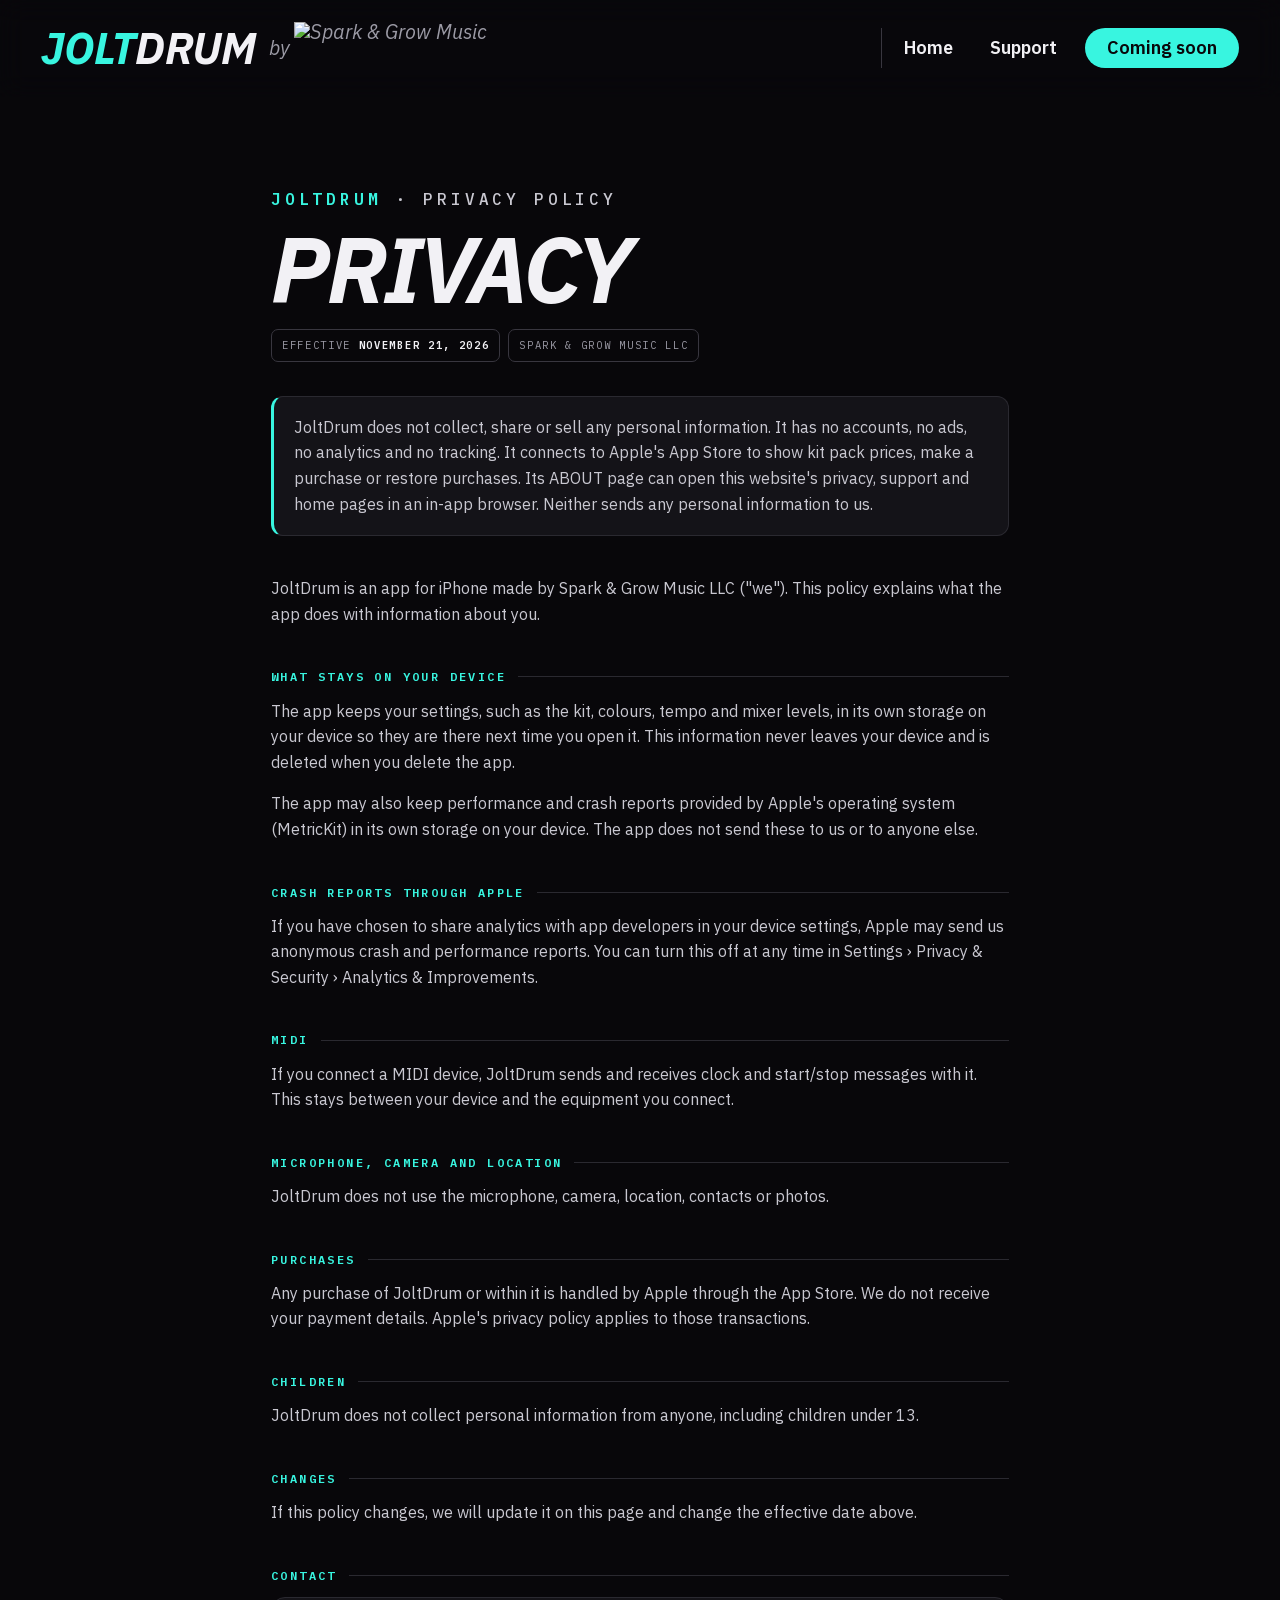
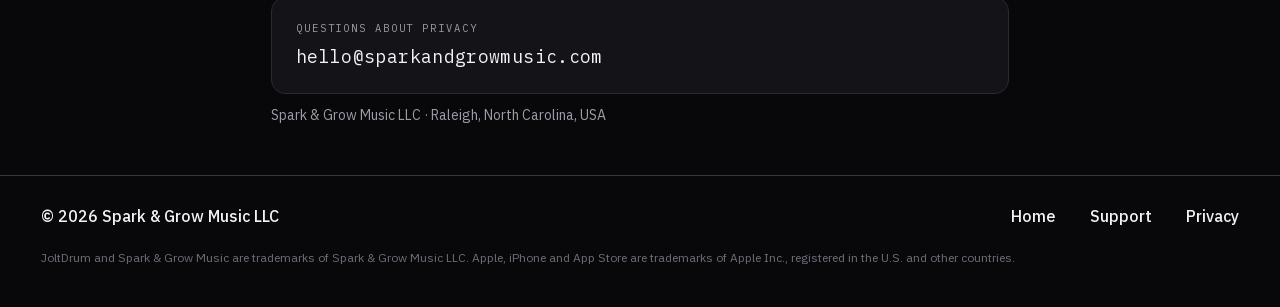
==== commit 437ebbbe: "JoltDrum pages: self-hosted fonts, ABOUT in the privacy policy, For iPhone Serve IBM Plex from /asse" ====
--- a/joltdrum/privacy/index.html
+++ b/joltdrum/privacy/index.html
@@ -4,7 +4,7 @@
 <meta charset="utf-8">
 <meta name="viewport" content="width=device-width, initial-scale=1, viewport-fit=cover">
 <title>JoltDrum Privacy Policy · Spark &amp; Grow Music</title>
-<meta name="description" content="JoltDrum does not collect, share or sell any personal information. No accounts, no ads, no analytics, no tracking, and no internet connection.">
+<meta name="description" content="JoltDrum does not collect, share or sell any personal information. No accounts, no ads, no analytics and no tracking.">
 <link rel="canonical" href="https://sparkandgrowmusic.com/joltdrum/privacy/">
 <meta name="robots" content="noai, noimageai">
 <meta name="theme-color" content="#08070A">
@@ -22,30 +22,32 @@
 <script>document.documentElement.classList.add('js')</script>
 <script src="/assets/site.js" defer></script>
 </head>
-<body>
+<body class="jd">
 <a class="skip" href="#main">Skip to content</a>
-<header class="top">
+<header class="top jdtop">
   <div class="wrap">
-    <a class="brand" href="/joltdrum/" aria-label="JoltDrum home">
-      <span class="word" aria-hidden="true"><span class="jolt">JOLT</span><span class="drum">DRUM</span></span>
-      <span class="by">by Spark &amp; Grow</span>
-    </a>
-    <nav class="nav" aria-label="Main">
-      <a href="/">Home</a>
-      <a href="/joltdrum/">JoltDrum</a>
-      <a href="/joltdrum/support/">Support</a>
-      <a class="hide-s" href="/joltdrum/privacy/" aria-current="page">Privacy</a>
-    </nav>
+    <div class="brand">
+      <a class="word" href="/joltdrum/" aria-label="JoltDrum home"><span class="jolt">Jolt</span><span class="drum">Drum</span></a>
+      <a class="by" href="/">by <picture><source media="(max-width:560px)" srcset="/assets/brand/symbol.svg"><img src="/assets/brand/lockup.svg" width="296" height="76" alt="Spark &amp; Grow Music"></picture></a>
+    </div>
+    <div class="right">
+      <span class="rule" aria-hidden="true"></span>
+      <nav class="nav" aria-label="Main">
+        <a class="hide-m" href="/">Home</a>
+        <a class="hide-s" href="/joltdrum/support/">Support</a>
+        <a class="soon" href="#get">Coming soon</a>
+      </nav>
+    </div>
   </div>
 </header>
 
 <main id="main" class="doc">
   <p class="eyebrow"><b>JoltDrum</b> · Privacy policy</p>
   <h1>Privacy</h1>
-  <div class="meta"><span>Effective <b>October 16, 2026</b></span><span>Spark &amp; Grow Music LLC</span></div>
+  <div class="meta"><span>Effective <b>November 21, 2026</b></span><span>Spark &amp; Grow Music LLC</span></div>
 
   <div class="short">
-    <p>JoltDrum does not collect, share or sell any personal information. It has no accounts, no ads, no analytics and no tracking, and it does not connect to the internet.</p>
+    <p>JoltDrum does not collect, share or sell any personal information. It has no accounts, no ads, no analytics and no tracking. It connects to Apple's App Store to show kit pack prices, make a purchase or restore purchases. Its ABOUT page can open this website's privacy, support and home pages in an in-app browser. Neither sends any personal information to us.</p>
   </div>
 
   <p>JoltDrum is an app for iPhone made by Spark &amp; Grow Music LLC ("we"). This policy explains what the app does with information about you.</p>
@@ -84,13 +86,13 @@
 
 <footer class="foot">
   <div class="wrap">
-    <p>© 2026 Spark &amp; Grow Music LLC. All rights reserved. JoltDrum and Spark &amp; Grow Music are trademarks of Spark &amp; Grow Music LLC. Apple, iPhone and App Store are trademarks of Apple Inc., registered in the U.S. and other countries.</p>
+    <p class="c">© 2026 Spark &amp; Grow Music LLC</p>
     <nav aria-label="Footer">
-      <a href="/">Spark &amp; Grow Music</a>
-      <a href="/joltdrum/">JoltDrum</a>
+      <a href="/">Home</a>
+      <a href="/joltdrum/support/">Support</a>
       <a href="/joltdrum/privacy/">Privacy</a>
-      <a href="/joltdrum/support/">Support</a>
     </nav>
+    <p class="tm">JoltDrum and Spark &amp; Grow Music are trademarks of Spark &amp; Grow Music LLC. Apple, iPhone and App Store are trademarks of Apple Inc., registered in the U.S. and other countries.</p>
   </div>
 </footer>
 </body>
--- a/assets/site.css
+++ b/assets/site.css
@@ -1,2 +1,2 @@
-@import url('https://fonts.googleapis.com/css2?family=IBM+Plex+Mono:wght@400;500;600&family=IBM+Plex+Sans:ital,wght@0,400;0,500;0,600;0,700;1,700&display=swap');
-:root{color-scheme: dark;--ground:#08070A;--panel:#141318;--key:#1B1A20;--line:#2A2930;--line2:#38363F;--kit:#38F5E0;--flux:#B58CFF;--path:#FFB020;--text:#F2F1F5;--body:#C9C8D1;--dim:#9C9BA6;--faint:#6E6D78;--kit-a:rgba(56,245,224,.14);--flux-a:rgba(181,140,255,.16);--path-a:rgba(255,176,32,.14);--display:"IBM Plex Sans",-apple-system,system-ui,"Segoe UI",Roboto,"Helvetica Neue",Arial,sans-serif;--sans:"IBM Plex Sans",-apple-system,system-ui,"Segoe UI",Roboto,"Helvetica Neue",Arial,sans-serif;--mono:"IBM Plex Mono",ui-monospace,Menlo,Consolas,"Liberation Mono",monospace;--wrap:1200px;--gut:clamp(16px,4vw,40px);--r:14px}:root:not([data-theme="light"]),:root[data-theme="dark"]{color-scheme: dark}@media (prefers-color-scheme: dark){:root:not([data-theme="light"]){color-scheme: dark}}*,*::before,*::after{box-sizing:border-box}html{-webkit-text-size-adjust:100%;text-size-adjust:100%;scroll-behavior:smooth}@media (prefers-reduced-motion: reduce){html{scroll-behavior:auto}}body{margin:0;background:var(--ground);color:var(--body);font:16px/1.6 var(--sans);-webkit-font-smoothing:antialiased;-moz-osx-font-smoothing:grayscale;overflow-x:hidden;overflow-x:clip}img,svg,canvas{display:block;max-width:100%}a{color:var(--kit);text-decoration:none}a:hover{text-decoration:underline;text-underline-offset:3px;text-decoration-thickness:1px}p{margin:0 0 1em}b,strong{color:var(--text);font-weight:600}h1,h2,h3{margin:0;color:var(--text)}:focus{outline:none}:focus-visible{outline:2px solid var(--kit);outline-offset:3px;border-radius:6px}::selection{background:var(--kit);color:var(--ground)}.skip{position:absolute;left:12px;top:-60px;z-index:100;background:var(--kit);color:var(--ground);font:700 12px/1 var(--mono);letter-spacing:.12em;text-transform:uppercase;padding:12px 14px;border-radius:8px}.skip:focus{top:12px;text-decoration:none}.wrap{max-width:var(--wrap);margin:0 auto;padding:0 var(--gut)}.eyebrow,.cap{font-family:var(--mono);text-transform:uppercase}.eyebrow{font-size:11px;letter-spacing:.24em;color:var(--dim);font-weight:500}.eyebrow b{color:var(--kit);font-weight:600}.lead{font-size:clamp(17px,1.6vw,20px);line-height:1.55;color:var(--body);max-width:34em}.k{color:var(--kit)}.top{position:sticky;top:0;z-index:50;background:rgba(8,7,10,.72);-webkit-backdrop-filter:saturate(140%) blur(14px);backdrop-filter:saturate(140%) blur(14px);border-bottom:1px solid transparent;transition:border-color .2s}.top.scrolled{border-bottom-color:var(--line)}.top .wrap{display:flex;align-items:center;justify-content:space-between;gap:16px;height:64px}.brand{display:flex;align-items:center;gap:10px;color:var(--text);min-width:0}.brand:hover{text-decoration:none}.word{display:inline-flex;align-items:baseline;font-family:var(--display);font-style:italic;font-weight:900;letter-spacing:-.02em;line-height:1;white-space:nowrap}.word .jolt{color:var(--kit)}.word .drum{color:var(--text)}.brand .word{font-size:22px}.brand .by{font-family:var(--mono);font-size:9.5px;letter-spacing:.2em;color:var(--dim);text-transform:uppercase;padding-left:10px;border-left:1px solid var(--line2);white-space:nowrap}.nav{display:flex;align-items:center;gap:4px}.nav a{font-family:var(--mono);font-size:11px;letter-spacing:.16em;text-transform:uppercase;color:var(--dim);padding:9px 10px;border-radius:8px;white-space:nowrap}.nav a:hover{color:var(--text);text-decoration:none;background:var(--key)}.nav a[aria-current="page"]{color:var(--kit)}.nav .soon{color:var(--ground);background:var(--kit);font-weight:700;margin-left:6px}.nav .soon:hover{background:var(--kit);color:var(--ground);filter:brightness(1.08)}@media (max-width:760px){.nav .hide-s{display:none}.brand .by{display:none}}@media (max-width:400px){.nav a{padding:9px 7px;letter-spacing:.1em}.nav .soon{margin-left:2px}}.sg{display:inline-flex;align-items:center;gap:10px;color:var(--text);white-space:nowrap}.sg svg{width:30px;height:30px;flex:0 0 auto}.sg .name{font-family:var(--display);font-style:italic;font-weight:900;font-size:19px;letter-spacing:-.015em;line-height:1}.sg .name i{font-style:italic;color:var(--path)}.sg .name em{font-style:italic;color:var(--kit)}.sg .name small{font-family:var(--mono);font-style:normal;font-weight:500;font-size:9.5px;letter-spacing:.24em;color:var(--dim);margin-left:8px}@media (max-width:420px){.sg .name small{display:none}}.btns{display:flex;flex-wrap:wrap;gap:12px;align-items:center}.btn{display:inline-flex;align-items:center;gap:10px;height:50px;padding:0 20px;border-radius:12px;font-family:var(--mono);font-size:12px;font-weight:700;letter-spacing:.16em;text-transform:uppercase;border:1px solid var(--line2);background:var(--key);color:var(--text);cursor:pointer;white-space:nowrap}.btn:hover{text-decoration:none;border-color:var(--dim)}.btn svg{width:18px;height:18px}.btn.primary{background:var(--kit);border-color:var(--kit);color:var(--ground)}.btn.primary:hover{filter:brightness(1.07)}@keyframes breathe{50%{opacity:.45;box-shadow:0 0 0 7px rgba(255,176,32,.05)}}.phone{position:relative;padding:9px;border-radius:58px;background:#000;border:1px solid #2f2e36;box-shadow:0 0 0 1px #000,inset 0 0 0 1px #1c1b21,0 50px 120px -30px rgba(56,245,224,.28),0 30px 80px -20px rgba(0,0,0,.9)}.phone img{border-radius:49px;width:100%;height:auto;background:var(--panel)}.phone::before{content:"";position:absolute;right:-3px;top:22%;width:3px;height:64px;border-radius:0 2px 2px 0;background:#26252c}.phone::after{content:"";position:absolute;left:-3px;top:18%;width:3px;height:34px;border-radius:2px 0 0 2px;background:#26252c;box-shadow:0 52px 0 #26252c,0 104px 0 #26252c}@media (max-width:520px){.phone{border-radius:46px;padding:7px}.phone img{border-radius:39px}}.frame{background:var(--panel);border:1px solid var(--line);border-radius:var(--r);overflow:hidden}section{position:relative}.sec{padding:clamp(72px,10vw,140px) 0 0}.banner{display:flex;align-items:center;gap:12px;margin-bottom:22px}.banner .idx{font-family:var(--mono);font-size:11px;letter-spacing:.2em;color:var(--kit);border:1px solid var(--line2);border-radius:6px;padding:5px 7px;line-height:1}.banner .cap{font-family:var(--mono);font-size:11px;letter-spacing:.2em;color:var(--dim);text-transform:uppercase}.banner .rule{flex:1;height:1px;background:linear-gradient(90deg,var(--line2),transparent)}.h2{font-family:var(--display);font-style:italic;font-weight:900;text-transform:uppercase;letter-spacing:-.03em;line-height:.92;font-size:clamp(40px,6.4vw,84px);color:var(--text);margin:0 0 22px}.h2 .k{color:var(--kit)}.foot{margin-top:clamp(80px,10vw,140px);border-top:1px solid var(--line);padding:28px 0 48px}.foot .wrap{display:flex;flex-wrap:wrap;gap:16px 28px;align-items:center;justify-content:space-between}.foot p{margin:0;font-family:var(--mono);font-size:11px;letter-spacing:.14em;text-transform:uppercase;color:var(--dim)}.foot nav{display:flex;flex-wrap:wrap;gap:6px 22px}.foot nav a{font-family:var(--mono);font-size:11px;letter-spacing:.14em;text-transform:uppercase;color:var(--dim)}.foot nav a:hover{color:var(--kit)}.hero{position:relative;overflow:hidden;isolation:isolate}.hero .sky{position:absolute;inset:0;z-index:-2;background: radial-gradient(60% 50% at 78% 30%,rgba(56,245,224,.10),transparent 70%),radial-gradient(50% 60% at 95% 95%,rgba(181,140,255,.10),transparent 70%),radial-gradient(40% 40% at 10% 100%,rgba(255,176,32,.05),transparent 70%)}.hero .tree{position:absolute;top:0;bottom:0;left:44%;width:56%;height:100%;z-index:-1;opacity:.9;-webkit-mask-image:linear-gradient(90deg,transparent 0%,#000 30%,#000 85%,rgba(0,0,0,.4));mask-image:linear-gradient(90deg,transparent 0%,#000 30%,#000 85%,rgba(0,0,0,.4))}.hero .grid{display:grid;grid-template-columns:minmax(0,1fr) minmax(0,380px);gap:clamp(32px,6vw,96px);align-items:center;padding-top:clamp(40px,7vw,96px);padding-bottom:clamp(56px,7vw,110px)}.hero h1{font-family:var(--display);font-style:italic;font-weight:900;letter-spacing:-.045em;line-height:.8;text-transform:uppercase;font-size:clamp(84px,14.5vw,206px);margin:18px 0 0 -.04em}.hero h1 span{display:block}.hero h1 .jolt{color:var(--kit);text-shadow:0 0 60px rgba(56,245,224,.25)}.hero .tag{display:flex;align-items:center;gap:14px;margin:26px 0 26px;font-family:var(--mono);text-transform:uppercase;font-size:clamp(12px,1.3vw,15px);letter-spacing:.42em;color:var(--text)}.hero .tag::before{content:"";width:34px;height:2px;background:var(--path);flex:0 0 auto}.hero .lead{margin-bottom:34px}.hero .phone{width:min(100%,380px);justify-self:end}@media (max-width:900px){.hero .grid{grid-template-columns:minmax(0,1fr)}.hero .phone{justify-self:center;width:min(86%,340px);margin-top:8px}.hero .tree{left:0;width:100%;top:auto;bottom:0;height:62%;opacity:.75;-webkit-mask-image:linear-gradient(180deg,transparent,#000 30%,#000 70%,transparent);mask-image:linear-gradient(180deg,transparent,#000 30%,#000 70%,transparent)}}video.tree{display:block;object-fit:cover;mix-blend-mode:screen;pointer-events:none}.hero,.co-hero,.lost{background:var(--ground)}.fshot{display:block;width:100%;height:auto}figure.frame{margin:0}.fxwrap{display:grid;grid-template-columns:repeat(2,minmax(0,1fr));gap:clamp(16px,2.4vw,28px);align-items:start}@media (max-width:860px){.fxwrap{grid-template-columns:minmax(0,1fr)}}.cards{display:grid;grid-template-columns:repeat(3,minmax(0,1fr));gap:clamp(12px,1.8vw,20px)}@media (max-width:980px){.cards{grid-template-columns:repeat(2,minmax(0,1fr))}}.cards>.fc:nth-child(5):last-child{grid-column:span 2}@media (max-width:620px){.cards{grid-template-columns:minmax(0,1fr)}.cards>.fc:nth-child(5):last-child{grid-column:auto}}.fc{background:var(--panel);border:1px solid var(--line);border-radius:var(--r);padding:22px 22px 20px;display:flex;flex-direction:column;gap:12px}.fc .ic{width:40px;height:40px;border-radius:10px;display:grid;place-items:center;background:var(--key);border:1px solid var(--line2);color:var(--kit)}.fc .ic svg{width:20px;height:20px;fill:none;stroke:currentColor;stroke-width:1.7;stroke-linecap:round;stroke-linejoin:round}.fc h3{font-family:var(--display);font-style:italic;font-weight:900;font-size:24px;letter-spacing:-.02em;line-height:1.05;text-transform:uppercase}.fc p{margin:0;font-size:15px;color:var(--body)}.band{position:relative;overflow:hidden;border:1px solid var(--line);border-radius:24px;padding:clamp(32px,6vw,72px);isolation:isolate;background:radial-gradient(80% 120% at 100% 0%,rgba(56,245,224,.12),transparent 60%),radial-gradient(60% 100% at 0% 100%,rgba(181,140,255,.10),transparent 60%),var(--panel)}.band .h2{font-size:clamp(36px,5.6vw,76px);max-width:12em}.band p{max-width:36em}.band .facts{display:flex;flex-wrap:wrap;gap:8px;margin:6px 0 30px}.band .facts span{font-family:var(--mono);font-size:11px;letter-spacing:.16em;text-transform:uppercase;color:var(--text);border:1px solid var(--line2);border-radius:8px;padding:8px 11px;background:rgba(8,7,10,.4)}.js .rv{opacity:0;transform:translateY(18px);transition:opacity .7s ease,transform .7s cubic-bezier(.2,.7,.2,1)}.js .rv.in{opacity:1;transform:none}@media (prefers-reduced-motion: reduce){.js .rv{opacity:1;transform:none;transition:none}}.co-hero{position:relative;overflow:hidden;isolation:isolate;min-height:min(88vh,860px);display:flex;align-items:center}.co-hero .tree{position:absolute;top:0;left:46%;width:54%;height:100%;z-index:-1;-webkit-mask-image:linear-gradient(90deg,transparent,#000 35%,#000 85%,rgba(0,0,0,.5));mask-image:linear-gradient(90deg,transparent,#000 35%,#000 85%,rgba(0,0,0,.5))}@media (max-width:900px){.co-hero .tree{left:0;width:100%;top:auto;bottom:0;height:46%;opacity:.6;-webkit-mask-image:linear-gradient(180deg,transparent,#000 40%,#000 75%,transparent);mask-image:linear-gradient(180deg,transparent,#000 40%,#000 75%,transparent)}.co-hero .wrap{padding-bottom:42vh}}.co-hero .sky{position:absolute;inset:0;z-index:-2;background: radial-gradient(45% 55% at 18% 70%,rgba(255,176,32,.09),transparent 70%),radial-gradient(55% 55% at 85% 30%,rgba(56,245,224,.09),transparent 70%)}.co-hero .wrap{width:100%;padding-top:40px;padding-bottom:80px}.co-hero h1{font-family:var(--display);font-style:italic;font-weight:900;text-transform:uppercase;letter-spacing:-.045em;line-height:.82;font-size:clamp(76px,13vw,190px);margin:22px 0 30px -.04em}.co-hero h1 span{display:block}.co-hero h1 .s{color:var(--path)}.co-hero h1 .g{color:var(--kit)}.co-hero h1 .amp{font-style:italic;color:var(--text)}.co-hero h1 .m{display:block;font-family:var(--mono);font-style:normal;font-weight:500;font-size:clamp(13px,1.4vw,16px);letter-spacing:.6em;color:var(--text);margin:22px 0 0 .3em}.co-hero .lead{max-width:30em}.feature{display:grid;grid-template-columns:minmax(0,6fr) minmax(0,5fr);gap:0;overflow:hidden;border:1px solid var(--line);border-radius:28px;isolation:isolate;position:relative;background:radial-gradient(70% 90% at 85% 15%,rgba(56,245,224,.14),transparent 60%),radial-gradient(60% 80% at 60% 100%,rgba(181,140,255,.10),transparent 60%),var(--panel)}.feature .txt{padding:clamp(28px,5vw,64px)}.feature .word{font-size:clamp(54px,8vw,104px);letter-spacing:-.04em;flex-direction:column;align-items:flex-start;line-height:.84;display:flex}.feature .tag{margin:20px 0 22px;font-family:var(--mono);font-size:12.5px;letter-spacing:.36em;text-transform:uppercase;color:var(--text)}.feature ul{list-style:none;padding:0;margin:0 0 30px;border-top:1px solid var(--line)}.feature li{padding:11px 0;border-bottom:1px solid var(--line);display:grid;grid-template-columns:150px 1fr;gap:14px;font-size:15px}.feature li b{font-family:var(--mono);font-size:11px;letter-spacing:.14em;text-transform:uppercase;padding-top:3px}@media (max-width:480px){.feature li{grid-template-columns:1fr;gap:2px}}.feature .vis{position:relative;min-height:420px}.feature .vis .phone{position:absolute;width:min(78%,340px);left:50%;top:clamp(40px,6vw,72px);transform:translateX(-50%)}@media (max-width:900px){.feature{grid-template-columns:minmax(0,1fr)}.feature .vis{min-height:0;height:clamp(340px,90vw,520px);overflow:hidden}.feature .vis .phone{top:10px;width:min(72%,320px)}}.make{display:grid;grid-template-columns:repeat(2,minmax(0,1fr));gap:clamp(12px,2vw,24px)}@media (max-width:760px){.make{grid-template-columns:minmax(0,1fr)}}.make .fc h3{font-size:30px}.make .fc .st{font-family:var(--mono);font-size:10.5px;letter-spacing:.18em;text-transform:uppercase;color:var(--dim)}.make .fc .st b{color:var(--kit);font-weight:600}.make .fc.learn .st b{color:var(--path)}.make .fc.learn .ic{color:var(--path)}.doc{max-width:820px;margin:0 auto;padding:clamp(40px,7vw,90px) var(--gut) 0}.doc h1{font-family:var(--display);font-style:italic;font-weight:900;text-transform:uppercase;letter-spacing:-.035em;line-height:.9;font-size:clamp(48px,8vw,92px);margin:16px 0 18px}.doc .meta{display:flex;flex-wrap:wrap;gap:8px;margin:0 0 34px}.doc .meta span{font-family:var(--mono);font-size:10.5px;letter-spacing:.16em;text-transform:uppercase;color:var(--dim);border:1px solid var(--line2);border-radius:7px;padding:7px 10px}.doc .meta span b{color:var(--text);font-weight:600}.doc .short{background:var(--panel);border:1px solid var(--line);border-left:3px solid var(--kit);border-radius:12px;padding:18px 20px;margin:0 0 40px;font-size:17px;color:var(--text)}.doc .short p:last-child{margin:0}.doc h2{font-family:var(--mono);font-size:12px;font-weight:600;letter-spacing:.2em;text-transform:uppercase;color:var(--kit);margin:40px 0 12px;display:flex;align-items:center;gap:12px}.doc h2::after{content:"";flex:1;height:1px;background:var(--line)}.doc p,.doc li{font-size:16px;color:var(--body)}.doc ul{padding-left:1.2em;margin:0 0 1em}.doc li{margin:0 0 .4em}.contact{display:grid;grid-template-columns:minmax(0,1fr) auto;gap:18px;align-items:center;background:var(--panel);border:1px solid var(--line);border-radius:var(--r);padding:22px 24px;margin:0 0 10px}.contact .addr{font-family:var(--mono);font-size:clamp(14px,2.2vw,18px);color:var(--text);letter-spacing:.02em;word-break:break-all}.contact .lbl{font-family:var(--mono);font-size:10.5px;letter-spacing:.18em;color:var(--dim);text-transform:uppercase;margin-bottom:6px}@media (max-width:560px){.contact{grid-template-columns:minmax(0,1fr)}}.faq{border-top:1px solid var(--line)}.faq .q{border-bottom:1px solid var(--line)}.faq h3{margin:0;padding:18px 2px 8px;font:600 17px/1.4 var(--sans);color:var(--text)}.faq .a{padding:0 2px 18px;max-width:44em}.faq .a p:last-child{margin:0}.lost{position:relative;min-height:calc(100vh - 64px);display:flex;align-items:center;overflow:hidden;isolation:isolate}.lost .wrap{width:100%}.lost .tree{position:absolute;top:0;left:50%;width:50%;height:100%;z-index:-1;opacity:.8;-webkit-mask-image:linear-gradient(90deg,transparent,#000 40%);mask-image:linear-gradient(90deg,transparent,#000 40%)}@media (max-width:760px){.lost .tree{left:0;width:100%;top:auto;bottom:0;height:40%;opacity:.5}.lost{align-items:flex-start;padding-top:40px}}.lost .big{font-family:var(--display);font-style:italic;font-weight:900;letter-spacing:-.05em;line-height:.8;font-size:clamp(120px,24vw,300px);color:var(--text);margin:18px 0 22px -.04em}.lost .big span{color:var(--path)}.foot p{max-width:52em;line-height:1.7;letter-spacing:.06em;text-transform:none}.cards.four{grid-template-columns:repeat(4,minmax(0,1fr))}@media (max-width:1100px){.cards.four{grid-template-columns:repeat(2,minmax(0,1fr))}}@media (max-width:620px){.cards.four{grid-template-columns:minmax(0,1fr)}}
+@font-face{font-family:'IBM Plex Mono';font-style:normal;font-weight:400;font-display:swap;src:url(/assets/fonts/IBMPlexMono-400.woff2) format('woff2');unicode-range:U+0000-00FF, U+0131, U+0152-0153, U+02BB-02BC, U+02C6, U+02DA, U+02DC, U+0304, U+0308, U+0329, U+2000-206F, U+20AC, U+2122, U+2191, U+2193, U+2212, U+2215, U+FEFF, U+FFFD}@font-face{font-family:'IBM Plex Mono';font-style:normal;font-weight:500;font-display:swap;src:url(/assets/fonts/IBMPlexMono-500.woff2) format('woff2');unicode-range:U+0000-00FF, U+0131, U+0152-0153, U+02BB-02BC, U+02C6, U+02DA, U+02DC, U+0304, U+0308, U+0329, U+2000-206F, U+20AC, U+2122, U+2191, U+2193, U+2212, U+2215, U+FEFF, U+FFFD}@font-face{font-family:'IBM Plex Mono';font-style:normal;font-weight:600;font-display:swap;src:url(/assets/fonts/IBMPlexMono-600.woff2) format('woff2');unicode-range:U+0000-00FF, U+0131, U+0152-0153, U+02BB-02BC, U+02C6, U+02DA, U+02DC, U+0304, U+0308, U+0329, U+2000-206F, U+20AC, U+2122, U+2191, U+2193, U+2212, U+2215, U+FEFF, U+FFFD}@font-face{font-family:'IBM Plex Sans';font-style:italic;font-weight:400;font-display:swap;src:url(/assets/fonts/IBMPlexSans-Italic.woff2) format('woff2');unicode-range:U+0000-00FF, U+0131, U+0152-0153, U+02BB-02BC, U+02C6, U+02DA, U+02DC, U+0304, U+0308, U+0329, U+2000-206F, U+20AC, U+2122, U+2191, U+2193, U+2212, U+2215, U+FEFF, U+FFFD}@font-face{font-family:'IBM Plex Sans';font-style:italic;font-weight:700;font-display:swap;src:url(/assets/fonts/IBMPlexSans-Italic.woff2) format('woff2');unicode-range:U+0000-00FF, U+0131, U+0152-0153, U+02BB-02BC, U+02C6, U+02DA, U+02DC, U+0304, U+0308, U+0329, U+2000-206F, U+20AC, U+2122, U+2191, U+2193, U+2212, U+2215, U+FEFF, U+FFFD}@font-face{font-family:'IBM Plex Sans';font-style:normal;font-weight:400;font-display:swap;src:url(/assets/fonts/IBMPlexSans.woff2) format('woff2');unicode-range:U+0000-00FF, U+0131, U+0152-0153, U+02BB-02BC, U+02C6, U+02DA, U+02DC, U+0304, U+0308, U+0329, U+2000-206F, U+20AC, U+2122, U+2191, U+2193, U+2212, U+2215, U+FEFF, U+FFFD}@font-face{font-family:'IBM Plex Sans';font-style:normal;font-weight:500;font-display:swap;src:url(/assets/fonts/IBMPlexSans.woff2) format('woff2');unicode-range:U+0000-00FF, U+0131, U+0152-0153, U+02BB-02BC, U+02C6, U+02DA, U+02DC, U+0304, U+0308, U+0329, U+2000-206F, U+20AC, U+2122, U+2191, U+2193, U+2212, U+2215, U+FEFF, U+FFFD}@font-face{font-family:'IBM Plex Sans';font-style:normal;font-weight:600;font-display:swap;src:url(/assets/fonts/IBMPlexSans.woff2) format('woff2');unicode-range:U+0000-00FF, U+0131, U+0152-0153, U+02BB-02BC, U+02C6, U+02DA, U+02DC, U+0304, U+0308, U+0329, U+2000-206F, U+20AC, U+2122, U+2191, U+2193, U+2212, U+2215, U+FEFF, U+FFFD}@font-face{font-family:'IBM Plex Sans';font-style:normal;font-weight:700;font-display:swap;src:url(/assets/fonts/IBMPlexSans.woff2) format('woff2');unicode-range:U+0000-00FF, U+0131, U+0152-0153, U+02BB-02BC, U+02C6, U+02DA, U+02DC, U+0304, U+0308, U+0329, U+2000-206F, U+20AC, U+2122, U+2191, U+2193, U+2212, U+2215, U+FEFF, U+FFFD}:root{color-scheme:dark;--ground:#08070A;--panel:#141318;--card:#0E0D12;--key:#1B1A20;--line:#2A2930;--line2:#38363F;--kit:#38F5E0;--flux:#B58CFF;--path:#FFB020;--text:#F2F1F5;--body:#C9C8D1;--dim:#9C9BA6;--faint:#6E6D78;--sans:"IBM Plex Sans",-apple-system,system-ui,"Segoe UI",Roboto,"Helvetica Neue",Arial,sans-serif;--display:var(--sans);--mono:"IBM Plex Mono",ui-monospace,Menlo,Consolas,"Liberation Mono",monospace;--wrap:1400px;--gut:clamp(16px,3.2vw,46px);--r:14px}:root:not([data-theme="light"]),:root[data-theme="dark"]{color-scheme:dark}@media (prefers-color-scheme:dark){:root:not([data-theme="light"]){color-scheme:dark}}*,*::before,*::after{box-sizing:border-box}html{-webkit-text-size-adjust:100%;text-size-adjust:100%;scroll-behavior:smooth}@media (prefers-reduced-motion:reduce){html{scroll-behavior:auto}}body{margin:0;background:var(--ground);color:var(--body);font:16px/1.6 var(--sans);-webkit-font-smoothing:antialiased;-moz-osx-font-smoothing:grayscale;overflow-x:hidden;overflow-x:clip}img,svg,canvas{display:block;max-width:100%}a{color:var(--kit);text-decoration:none}a:hover{text-decoration:underline;text-underline-offset:3px;text-decoration-thickness:1px}p{margin:0 0 1em}b,strong{color:var(--text);font-weight:600}h1,h2,h3{margin:0;color:var(--text)}:focus{outline:none}:focus-visible{outline:2px solid var(--kit);outline-offset:3px;border-radius:6px}::selection{background:var(--kit);color:var(--ground)}.skip{position:absolute;left:12px;top:-60px;z-index:100;background:var(--kit);color:var(--ground);font:700 12px/1 var(--mono);letter-spacing:.12em;text-transform:uppercase;padding:12px 14px;border-radius:8px}.skip:focus{top:12px;text-decoration:none}.wrap{max-width:var(--wrap);margin:0 auto;padding:0 var(--gut)}.eyebrow,.cap{font-family:var(--mono);text-transform:uppercase}.eyebrow{font-size:11px;letter-spacing:.24em;color:var(--dim);font-weight:500}.eyebrow b{color:var(--kit);font-weight:600}.lead{font-size:clamp(17px,1.6vw,20px);line-height:1.55;color:var(--body);max-width:34em}.k{color:var(--kit)}.top{position:sticky;top:0;z-index:50;background:rgba(8,7,10,0);-webkit-backdrop-filter:saturate(140%) blur(14px);backdrop-filter:saturate(140%) blur(14px);border-bottom:1px solid transparent;transition:border-color .2s}.top.scrolled{border-bottom-color:var(--line);background:rgba(8,7,10,.8)}.top{transition:border-color .2s,background-color .2s}.top .wrap{display:flex;align-items:center;justify-content:space-between;gap:16px;height:96px}.word{display:inline-flex;align-items:baseline;font-family:var(--display);font-style:italic;font-weight:900;letter-spacing:-.02em;line-height:1;white-space:nowrap;text-transform:uppercase}.word .jolt{color:var(--kit)}.word .drum{color:var(--text)}.nav{display:flex;align-items:center;gap:clamp(4px,1.6vw,22px)}.nav a{font:600 18px/1 var(--sans);color:var(--text);padding:10px 8px;border-radius:10px;white-space:nowrap}.nav a:hover{text-decoration:none;color:var(--kit)}.nav a[aria-current="page"]{color:var(--kit)}.nav .soon{background:var(--kit);color:var(--ground);padding:11px 22px;border-radius:999px}.nav .soon:hover{color:var(--ground);filter:brightness(1.08)}.sg{display:inline-flex;align-items:center;flex:0 0 auto}.sg img{height:74px;width:auto}.jdtop .brand{display:flex;align-items:center;gap:14px;min-width:0;color:var(--text)}.jdtop .brand:hover{text-decoration:none}.jdtop .word{font-size:44px}.jdtop .by{display:flex;align-items:center;gap:4px;font:italic 400 20px/1 var(--sans);color:var(--dim)}.jdtop .by:hover{text-decoration:none}.jdtop .by img{height:52px;width:auto}.jdtop .rule{width:1px;height:40px;background:var(--line2);margin:0 6px}.jdtop .right{display:flex;align-items:center;gap:8px}@media (max-width:1000px){.jdtop .rule,.jdtop .nav .hide-s{display:none}.jdtop .word{font-size:34px}.jdtop .by img{height:42px}}@media (max-width:560px){.jdtop .word{font-size:24px}.jdtop .brand{gap:6px}.jdtop .by{font-size:14px;gap:0}.jdtop .by img{height:26px;width:26px}.jdtop .nav .hide-m{display:none}.nav a{font-size:16px;padding:10px 6px}.nav .soon{padding:10px 14px;font-size:14px}.sg img{height:44px}.top .wrap{height:68px}}@media (max-width:360px){.jdtop .by{display:none}}.btns{display:flex;flex-wrap:wrap;gap:12px;align-items:center}.btn{display:inline-flex;align-items:center;gap:10px;height:50px;padding:0 20px;border-radius:12px;font-family:var(--mono);font-size:12px;font-weight:700;letter-spacing:.16em;text-transform:uppercase;border:1px solid var(--line2);background:var(--key);color:var(--text);cursor:pointer;white-space:nowrap}.btn:hover{text-decoration:none;border-color:var(--dim)}.btn.primary{background:var(--kit);border-color:var(--kit);color:var(--ground)}.btn.primary:hover{filter:brightness(1.07)}.pill{display:inline-flex;align-items:center;justify-content:center;min-height:clamp(54px,5.4vw,72px);padding:12px clamp(28px,3vw,46px);border-radius:18px;background:var(--text);color:var(--ground);font:600 clamp(19px,1.9vw,26px)/1.2 var(--sans);text-align:center}.pill:hover{text-decoration:none;background:#fff}.pill.cyan{background:var(--kit);color:var(--ground);border-radius:16px;font-size:clamp(18px,2vw,24px);min-height:66px;padding:14px 34px;box-shadow:0 0 40px -6px rgba(56,245,224,.45)}.phone{position:relative;padding:9px;border-radius:58px;background:#000;border:1px solid #4a4952;box-shadow:0 0 0 1px #000,inset 0 0 0 1px #1c1b21,0 50px 120px -30px rgba(56,245,224,.22),0 30px 80px -20px rgba(0,0,0,.9)}.phone img{border-radius:49px;width:100%;height:auto;background:var(--panel)}.phone::before{content:"";position:absolute;right:-3px;top:22%;width:3px;height:64px;border-radius:0 2px 2px 0;background:#3a3940}.phone::after{content:"";position:absolute;left:-3px;top:18%;width:3px;height:34px;border-radius:2px 0 0 2px;background:#3a3940;box-shadow:0 52px 0 #3a3940,0 104px 0 #3a3940}@media (max-width:520px){.phone{border-radius:46px;padding:7px}.phone img{border-radius:39px}}section{position:relative}.foot{margin-top:clamp(72px,9vw,120px);border-top:1px solid var(--line);padding:28px 0 40px}.foot .wrap{display:flex;flex-wrap:wrap;gap:14px 28px;align-items:center;justify-content:space-between}.foot .c{margin:0;font:400 15px/1.5 var(--mono);color:var(--body)}.foot nav{display:flex;flex-wrap:wrap;gap:6px 34px}.foot nav a{font:400 15px/1.5 var(--mono);color:var(--body)}.foot nav a:hover{color:var(--kit)}.foot .tm{flex-basis:100%;margin:6px 0 0;font-size:12px;line-height:1.6;color:var(--faint)}.jd .foot{border-top-color:var(--line2);margin-top:clamp(24px,4vw,48px)}.jd .foot .c,.jd .foot nav a{font:500 16px/1.5 var(--sans);color:var(--text)}.home-top{position:relative;isolation:isolate;background:linear-gradient(180deg,rgba(8,7,10,0) 60%,var(--ground)) left top/1500px 1000px no-repeat,linear-gradient(90deg,rgba(8,7,10,0) 80%,var(--ground)) left top/1500px 1000px no-repeat,url(/assets/home/backdrop.jpg) left top/1500px 1000px no-repeat,var(--ground);margin-top:-96px;padding-top:96px}.hhero{display:grid;grid-template-columns:minmax(0,1fr) minmax(0,1.68fr);padding-top:clamp(40px,6vw,72px);padding-bottom:clamp(40px,5vw,64px)}.hhero .txt{grid-column:2}.hhero .eyebrow{font-size:clamp(13px,1.3vw,19px);letter-spacing:.2em;color:var(--text);margin:0 0 24px}.hhero h1{font:600 clamp(40px,5.4vw,78px)/1.06 var(--sans);letter-spacing:-.02em;margin:0 0 20px}.hhero .sub{font-size:clamp(18px,2.1vw,31px);line-height:1.3;color:var(--text);margin:0 0 34px}@media (max-width:860px){.home-top{margin-top:-68px;padding-top:68px;background:linear-gradient(180deg,rgba(8,7,10,0) 55%,var(--ground)) left top/100% 560px no-repeat,url(/assets/home/backdrop-s.jpg) 0 0/auto 560px no-repeat,var(--ground)}.hhero{grid-template-columns:minmax(0,1fr);padding-top:clamp(120px,36vw,200px)}.hhero .txt{grid-column:1}}.jdcard{display:grid;grid-template-columns:minmax(0,1.1fr) minmax(0,.9fr);height:clamp(420px,47vw,680px);overflow:hidden;border:1px solid var(--line2);border-radius:22px;background:rgba(14,13,18,.92)}.jdcard .txt{align-self:center;padding:clamp(28px,5vw,72px)}.jdcard .word{font-size:clamp(54px,8.6vw,124px);letter-spacing:-.035em;display:block;margin-bottom:22px}.jdcard .soon{font-size:clamp(19px,2.3vw,33px);color:var(--body);margin:0 0 40px}.jdcard .vis{position:relative}.jdcard .phone{position:absolute;left:50%;top:28px;width:min(84%,450px);transform:translateX(-46%)}@media (max-width:860px){.jdcard{grid-template-columns:minmax(0,1fr);height:auto}.jdcard .vis{height:clamp(300px,82vw,460px);overflow:hidden}.jdcard .phone{width:min(76%,320px)}}.make{padding-top:clamp(64px,8vw,96px)}.make h2{font:600 clamp(36px,5vw,72px)/1.08 var(--sans);letter-spacing:-.02em;margin:0 0 clamp(28px,3.4vw,44px)}.make .two{display:grid;grid-template-columns:repeat(2,minmax(0,1fr));gap:clamp(14px,2.2vw,28px)}.make .c{border:1px solid var(--line2);border-radius:22px;background:var(--card);padding:clamp(26px,3.4vw,48px);min-height:clamp(180px,19.5vw,280px)}.make .c p{margin:0;font:600 clamp(22px,2.8vw,40px)/1.2 var(--sans);color:var(--text);letter-spacing:-.01em;max-width:16em}@media (max-width:760px){.make .two{grid-template-columns:minmax(0,1fr)}.make .c{min-height:0}}.jd{background:var(--ground)}.jd .sky{position:absolute;left:0;top:0;width:100%;height:100%;z-index:-1;pointer-events:none;overflow:visible}.jd .sky path{fill:none;stroke-width:4;stroke-linecap:round;vector-effect:non-scaling-stroke}.jd .sky .t{filter:drop-shadow(0 0 10px rgba(56,245,224,.9)) drop-shadow(0 0 30px rgba(56,245,224,.5))}.jd .sky .v{filter:drop-shadow(0 0 10px rgba(181,140,255,.9)) drop-shadow(0 0 30px rgba(181,140,255,.5))}.jd .sky .a{filter:drop-shadow(0 0 10px rgba(255,176,32,.9)) drop-shadow(0 0 30px rgba(255,176,32,.5))}@media (max-width:760px){.jd .sky{display:none}.jdmain{background:radial-gradient(90% 40% at 100% 0%,rgba(56,245,224,.10),transparent 70%),radial-gradient(90% 30% at 0% 60%,rgba(181,140,255,.10),transparent 70%)}}.jdmain{position:relative;isolation:isolate;overflow:hidden;overflow:clip;padding-bottom:48px}.jhero{display:grid;grid-template-columns:minmax(0,1.3fr) minmax(0,.7fr);gap:clamp(24px,4vw,56px);align-items:center;padding-top:clamp(24px,3vw,40px)}.jhero h1{font-family:var(--display);font-style:italic;font-weight:900;text-transform:uppercase;letter-spacing:-.035em;line-height:.92;font-size:clamp(46px,8vw,118px);margin:0 0 30px -.04em}.jhero h1 span{display:block;white-space:nowrap}.jhero h1 .k{color:var(--kit);text-shadow:0 0 50px rgba(56,245,224,.3)}.jhero .lead{font-size:clamp(19px,2.2vw,32px);line-height:1.3;color:var(--text);max-width:20em;margin:0 0 36px}.jhero .phone{width:min(100%,400px);justify-self:end}@media (max-width:860px){.jhero{grid-template-columns:minmax(0,1fr)}.jhero .phone{justify-self:center;width:min(80%,340px)}}.panel{max-width:1000px;margin:clamp(40px,5vw,64px) auto 0;border:1px solid #5a4b86;border-radius:26px;overflow:hidden;background:#0d0c11;box-shadow:0 0 0 1px rgba(181,140,255,.15),0 30px 90px -20px rgba(181,140,255,.35)}.panel img{width:100%;height:auto}.feats{display:grid;grid-template-columns:repeat(3,minmax(0,1fr));margin:clamp(44px,5vw,64px) auto 0;max-width:1100px}.feats li{display:flex;align-items:center;gap:18px;padding:6px clamp(16px,3vw,40px);border-left:1px solid var(--line2)}.feats li:first-child{border-left:0}.feats .s{font:italic 900 clamp(34px,4vw,52px)/1 var(--display);letter-spacing:-.04em;flex:0 0 auto}.feats li:nth-child(1) .s{color:var(--kit)}.feats li:nth-child(2) .s{color:var(--flux)}.feats li:nth-child(3) .s{color:var(--path)}.feats p{margin:0;font:italic 900 clamp(20px,2.2vw,30px)/1.12 var(--display);color:var(--text);letter-spacing:-.01em}.feats{list-style:none;padding:0}@media (max-width:760px){.feats{grid-template-columns:minmax(0,1fr);gap:18px}.feats li{border-left:0;padding:0}}.get{display:flex;align-items:center;justify-content:center;gap:clamp(24px,5vw,56px);margin-top:clamp(56px,7vw,88px)}.get .icon{width:clamp(130px,14vw,190px);height:auto;border-radius:22%;border:2px solid rgba(181,140,255,.7);box-shadow:0 0 34px rgba(181,140,255,.5),0 0 60px rgba(56,245,224,.15)}.get .rule{width:1px;align-self:stretch;background:var(--line2)}@media (max-width:640px){.get{flex-direction:column}.get .rule{display:none}}.jdmain>.wrap,.jdmain>section{position:relative}.js .rv{opacity:0;transform:translateY(18px);transition:opacity .7s ease,transform .7s cubic-bezier(.2,.7,.2,1)}.js .rv.in{opacity:1;transform:none}@media (prefers-reduced-motion:reduce){.js .rv{opacity:1;transform:none;transition:none}}.doc{max-width:820px;margin:0 auto;padding:clamp(40px,7vw,90px) var(--gut) 0}.doc h1{font-family:var(--display);font-style:italic;font-weight:900;text-transform:uppercase;letter-spacing:-.035em;line-height:.9;font-size:clamp(48px,8vw,92px);margin:16px 0 18px}.doc .meta{display:flex;flex-wrap:wrap;gap:8px;margin:0 0 34px}.doc .meta span{font-family:var(--mono);font-size:10.5px;letter-spacing:.16em;text-transform:uppercase;color:var(--dim);border:1px solid var(--line2);border-radius:7px;padding:7px 10px}.doc .meta span b{color:var(--text);font-weight:600}.doc .short{background:var(--panel);border:1px solid var(--line);border-left:3px solid var(--kit);border-radius:12px;padding:18px 20px;margin:0 0 40px;font-size:17px;color:var(--text)}.doc .short p:last-child{margin:0}.doc h2{font-family:var(--mono);font-size:12px;font-weight:600;letter-spacing:.2em;text-transform:uppercase;color:var(--kit);margin:40px 0 12px;display:flex;align-items:center;gap:12px}.doc h2::after{content:"";flex:1;height:1px;background:var(--line)}.doc p,.doc li{font-size:16px;color:var(--body)}.doc ul{padding-left:1.2em;margin:0 0 1em}.doc li{margin:0 0 .4em}.contact{display:grid;grid-template-columns:minmax(0,1fr) auto;gap:18px;align-items:center;background:var(--panel);border:1px solid var(--line);border-radius:var(--r);padding:22px 24px;margin:0 0 10px}.contact .addr{font-family:var(--mono);font-size:clamp(14px,2.2vw,18px);color:var(--text);letter-spacing:.02em;word-break:break-all}.contact .lbl{font-family:var(--mono);font-size:10.5px;letter-spacing:.18em;color:var(--dim);text-transform:uppercase;margin-bottom:6px}@media (max-width:560px){.contact{grid-template-columns:minmax(0,1fr)}}.faq{border-top:1px solid var(--line)}.faq .q{border-bottom:1px solid var(--line)}.faq h3{margin:0;padding:18px 2px 8px;font:600 17px/1.4 var(--sans);color:var(--text)}.faq .a{padding:0 2px 18px;max-width:44em}.faq .a p:last-child{margin:0}.lost{position:relative;min-height:calc(100vh - 96px);display:flex;align-items:center;overflow:hidden;isolation:isolate;background:var(--ground)}.lost .wrap{width:100%}video.tree{display:block;object-fit:cover;mix-blend-mode:screen;pointer-events:none}.lost .tree{position:absolute;top:0;left:50%;width:50%;height:100%;z-index:-1;opacity:.8;-webkit-mask-image:linear-gradient(90deg,transparent,#000 40%);mask-image:linear-gradient(90deg,transparent,#000 40%)}@media (max-width:760px){.lost .tree{left:0;width:100%;top:auto;bottom:0;height:40%;opacity:.5}.lost{align-items:flex-start;padding-top:40px}}.lost .big{font-family:var(--display);font-style:italic;font-weight:900;letter-spacing:-.05em;line-height:.8;font-size:clamp(120px,24vw,300px);color:var(--text);margin:18px 0 22px -.04em}.lost .big span{color:var(--path)}@media (max-width:560px){.top .nav .hide-s{display:none}}.v2{background:#FFB020;color:#08070A;padding:0 6px;border-radius:4px;font:600 .8em/1.4 var(--mono)}.jdsec{margin-top:clamp(64px,8vw,120px)}.jdsplit{display:grid;grid-template-columns:minmax(0,1fr) minmax(0,1fr);gap:clamp(28px,5vw,72px);align-items:center}.jdsplit.rev .txt{order:2}.jdsec h2{font:italic 900 clamp(34px,4.6vw,64px)/1 var(--display);letter-spacing:-.03em;text-transform:uppercase;margin:0 0 20px}.jdlead{font-size:clamp(18px,1.8vw,24px);line-height:1.35;color:var(--text);margin:0 0 26px}.jdlist{list-style:none;padding:0;margin:0 0 22px;border-top:1px solid var(--line)}.jdlist li{display:grid;grid-template-columns:7.5em minmax(0,1fr);gap:16px;padding:12px 0;border-bottom:1px solid var(--line)}.jdlist b{font:600 13px/1.9 var(--mono);letter-spacing:.14em;text-transform:uppercase;color:var(--kit)}.jdlist span{color:var(--body)}.jdnote{color:var(--dim);margin:0}.jdshot{margin:0;border-radius:22px;overflow:hidden}.jdshot img{width:100%;height:auto}.jdsplit>.jdshot{max-width:460px;justify-self:center}.jdpair{display:grid;gap:18px}.jdfacts{margin-top:clamp(56px,7vw,96px)}.jdfacts ul{list-style:none;padding:0;margin:0;display:grid;grid-template-columns:repeat(4,minmax(0,1fr));border:1px solid var(--line2);border-radius:var(--r)}.jdfacts li{padding:20px 22px;border-left:1px solid var(--line2)}.jdfacts li:first-child{border-left:0}.jdfacts b{display:block;font:italic 900 clamp(22px,2.4vw,32px)/1.1 var(--display);color:var(--text)}.jdfacts span{font:500 12px/1.5 var(--mono);letter-spacing:.12em;text-transform:uppercase;color:var(--dim)}@media (max-width:860px){.jdsplit{grid-template-columns:minmax(0,1fr)}.jdsplit.rev .txt{order:0}.jdfacts ul{grid-template-columns:repeat(2,minmax(0,1fr))}.jdfacts li:nth-child(3){border-left:0}.jdfacts li:nth-child(n+3){border-top:1px solid var(--line2)}}@media (max-width:420px){.jdlist li{grid-template-columns:minmax(0,1fr);gap:2px}}
+.jdhero li{padding:clamp(22px,3vw,36px) clamp(18px,2.4vw,28px)}.jdhero b{font-size:clamp(48px,7vw,96px);line-height:1;color:var(--kit);margin-bottom:10px}
